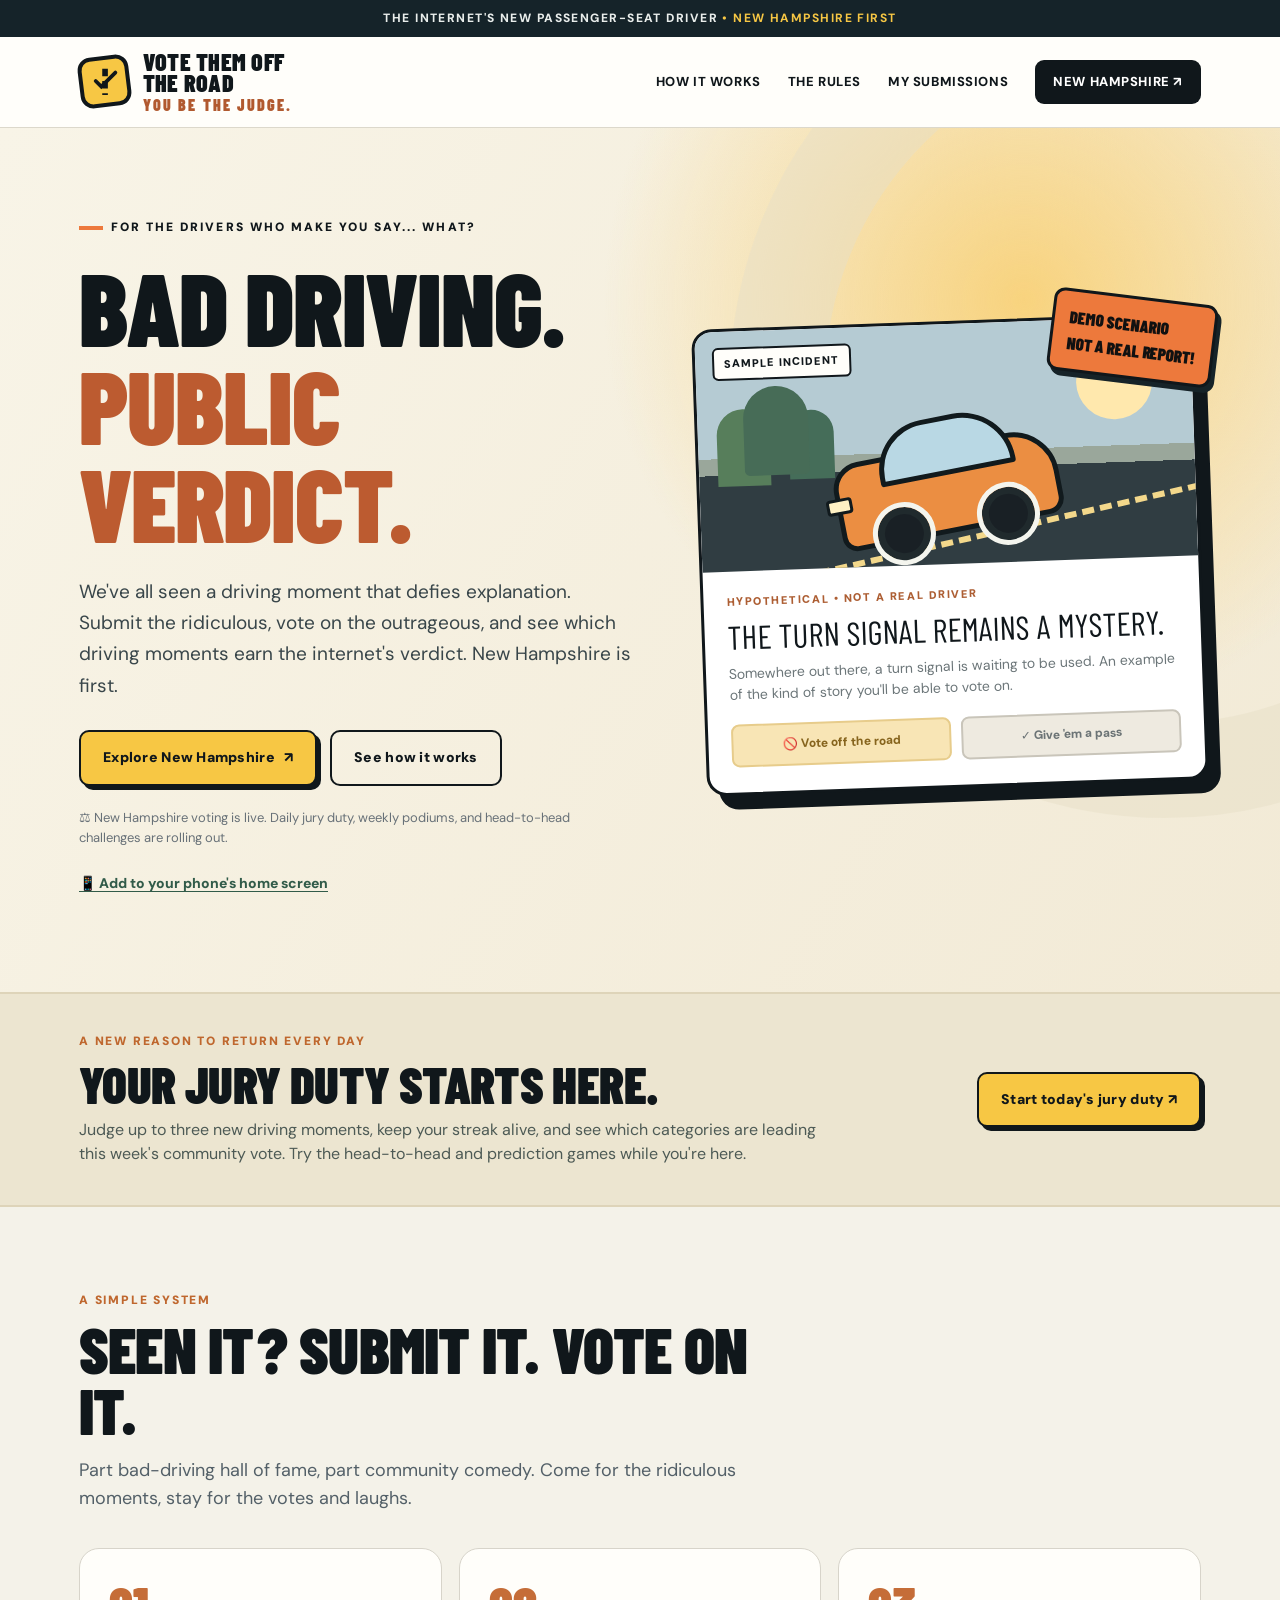
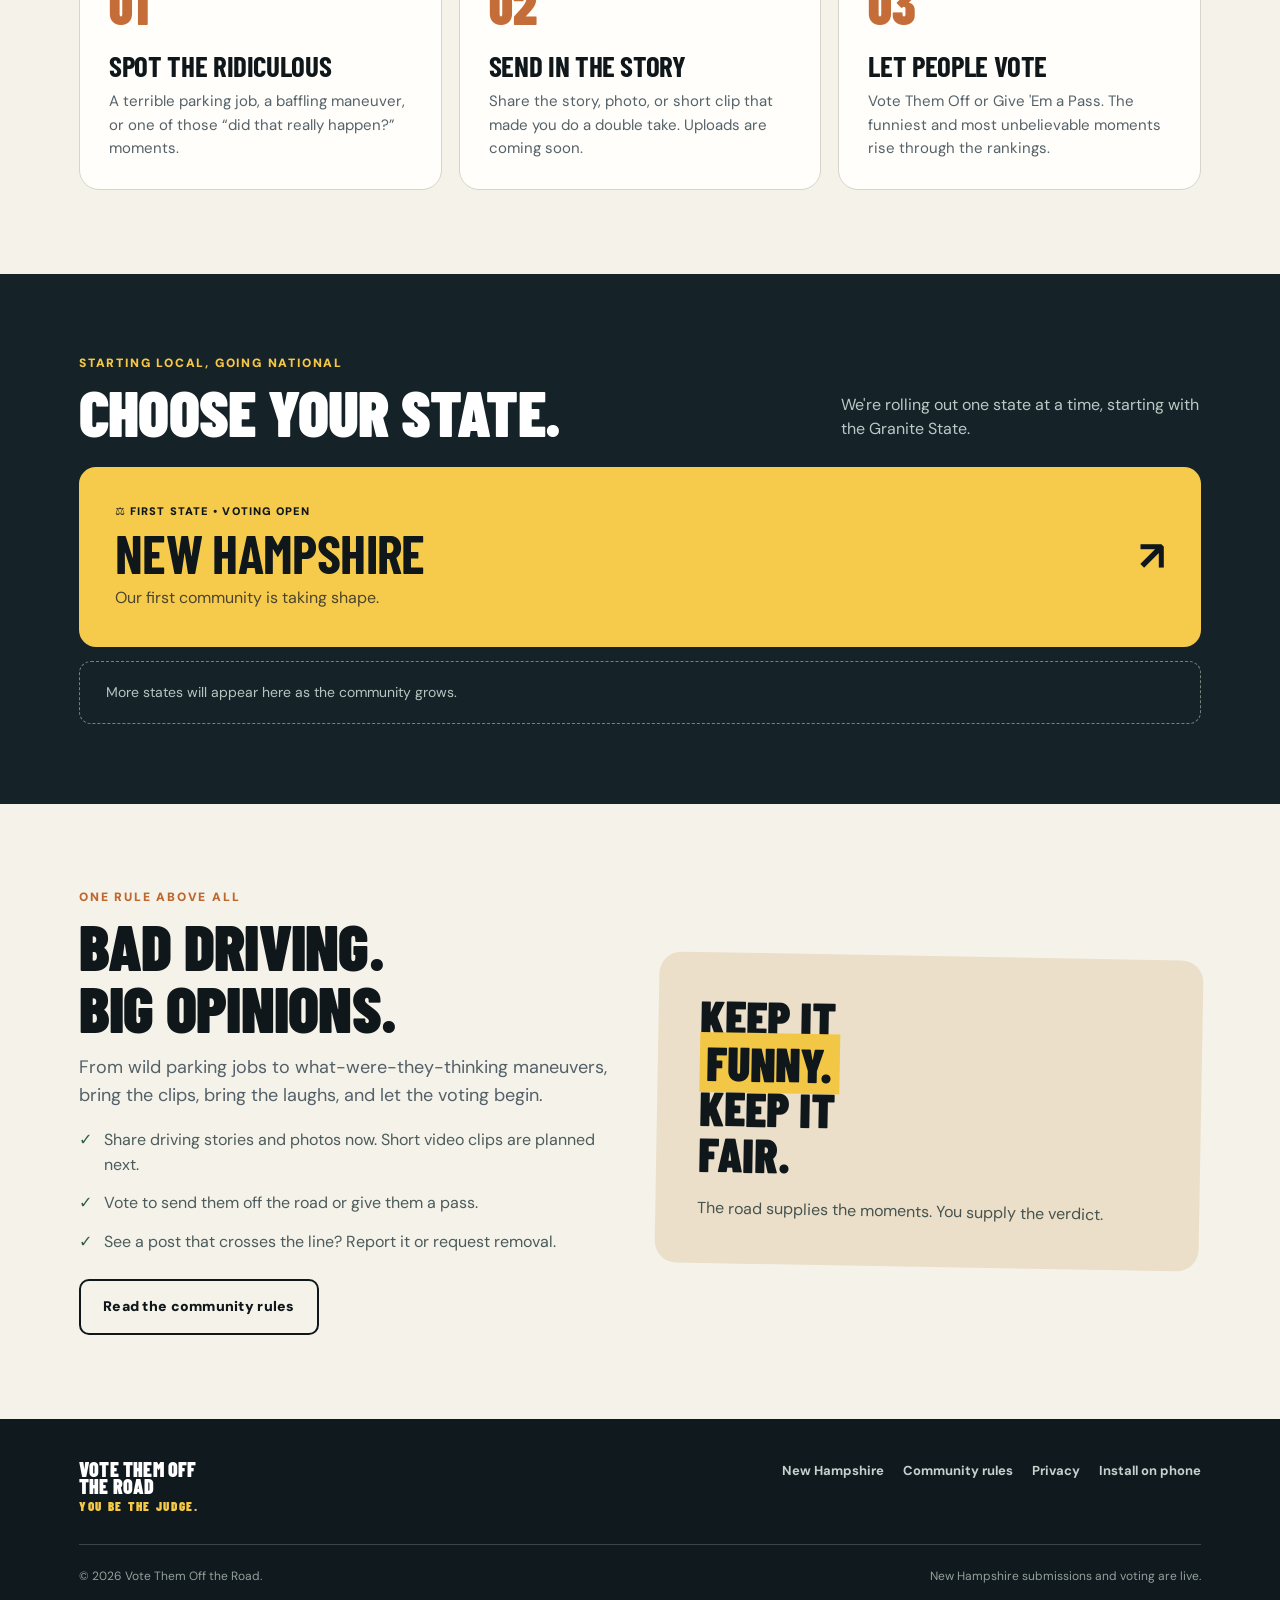
==== index.html @ 4d8dc17b "Expose free phone installation and private-safe offline entry point" ====
<!doctype html>
<html lang="en"><head>
<meta charset="utf-8"><meta name="viewport" content="width=device-width, initial-scale=1">
<title>Vote Them Off the Road | Let the internet decide.</title>
<meta name="description" content="A community-powered place for ridiculous driving moments. Share the moment, cast a vote, and let the community decide. Starting in New Hampshire.">
<meta name="theme-color" content="#f7c744"><meta property="og:type" content="website"><meta property="og:title" content="Vote Them Off the Road"><meta property="og:description" content="Seen some wild driving? Let the internet decide. Launching first in New Hampshire."><meta property="og:url" content="https://votethemofftheroad.com/"><link rel="canonical" href="https://votethemofftheroad.com/">
<link rel="icon" href="/assets/favicon.svg" type="image/svg+xml"><link rel="apple-touch-icon" href="/assets/app-192.png"><link rel="manifest" href="/manifest.webmanifest"><link rel="stylesheet" href="/assets/styles.css?v=20261110-pwa">
</head><body>
<a class="skip" href="#main">Skip to content</a><div class="announcement">THE INTERNET'S NEW PASSENGER-SEAT DRIVER <strong>• NEW HAMPSHIRE FIRST</strong></div>
<header><div class="container header-inner"><a href="/" aria-label="Vote Them Off the Road home" class="brand"><span class="brand-mark" aria-hidden="true"><svg width="30" height="30" viewBox="0 0 32 32"><path d="M16 2v28" stroke="#10171b" stroke-width="6" stroke-dasharray="8 5"/><path d="m6 15 6 6L27 6" fill="none" stroke="#10171b" stroke-width="4" stroke-linecap="round"/></svg></span><span class="brand-words">Vote Them Off<br>the Road<small>YOU BE THE JUDGE.</small></span></a><nav class="nav" aria-label="Main navigation"><a href="#how">How it works</a><a href="/guidelines/">The rules</a><a href="/nh/my-submissions/">My submissions</a><a class="nav-cta" href="/nh/">New Hampshire ↗</a></nav></div></header>
<main id="main"><section class="hero"><div class="container hero-layout"><div><div class="eyebrow">For the drivers who make you say... WHAT?</div><h1>Bad driving.<br><em>Public verdict.</em></h1><p class="lede">We've all seen a driving moment that defies explanation. Submit the ridiculous, vote on the outrageous, and see which driving moments earn the internet's verdict. New Hampshire is first.</p><div class="actions"><a class="btn btn-primary" href="/nh/">Explore New Hampshire <span aria-hidden="true">↗</span></a><a class="btn btn-secondary" href="#how">See how it works</a><button id="vtor-install-app" type="button" class="btn btn-secondary" hidden>Install app</button></div><p class="micro">⚖ New Hampshire voting is live. Daily jury duty, weekly podiums, and head-to-head challenges are rolling out.</p><a class="home-install-link" href="/install/">📱 Add to your phone's home screen</a></div><div class="hero-visual"><span class="visual-note">Demo scenario<br>not a real report!</span><div class="sample-card"><div class="scene" role="img" aria-label="Stylized cartoon of a car on a road"><div class="sun"></div><div class="tree"></div><div class="scene-label">SAMPLE INCIDENT</div><div class="car"><div class="wheel one"></div><div class="wheel two"></div></div></div><div class="sample-body"><div class="sample-meta">Hypothetical • Not a real driver</div><div class="sample-title">The turn signal remains a mystery.</div><p class="sample-description">Somewhere out there, a turn signal is waiting to be used. An example of the kind of story you'll be able to vote on.</p><div class="mock-vote" aria-label="Illustration of the community voting choices."><span>🚫 Vote off the road</span><span>✓ Give 'em a pass</span></div></div></div></div></div></section>
<section class="daily-invite" aria-labelledby="daily-invite-title"><div class="container daily-invite-inner"><div><div class="section-kicker">A new reason to return every day</div><h2 id="daily-invite-title">Your jury duty starts here.</h2><p>Judge up to three new driving moments, keep your streak alive, and see which categories are leading this week's community vote. Try the head-to-head and prediction games while you're here.</p></div><a class="btn btn-primary" href="/nh/#incidents">Start today's jury duty ↗</a></div></section><section id="how" class="section"><div class="container"><div class="section-head"><div class="section-kicker">A simple system</div><h2>Seen it? Submit it. Vote on it.</h2><p>Part bad-driving hall of fame, part community comedy. Come for the ridiculous moments, stay for the votes and laughs.</p></div><div class="steps"><article class="step"><div class="step-number">01</div><h3>Spot the ridiculous</h3><p>A terrible parking job, a baffling maneuver, or one of those “did that really happen?” moments.</p></article><article class="step"><div class="step-number">02</div><h3>Send in the story</h3><p>Share the story, photo, or short clip that made you do a double take. Uploads are coming soon.</p></article><article class="step"><div class="step-number">03</div><h3>Let people vote</h3><p>Vote Them Off or Give 'Em a Pass. The funniest and most unbelievable moments rise through the rankings.</p></article></div></div></section>
<section class="region" id="states"><div class="container"><div class="region-head"><div><div class="section-kicker" style="color:#f7c744">Starting local, going national</div><h2>Choose your state.</h2></div><p>We're rolling out one state at a time, starting with the Granite State.</p></div><a class="region-card" href="/nh/"><div><div class="region-tag">⚖ First state • Voting open</div><h3>New Hampshire</h3><p>Our first community is taking shape.</p></div><div class="region-arrow" aria-hidden="true">↗</div></a><div class="future">More states will appear here as the community grows.</div></div></section>
<section class="section"><div class="container promise-grid"><div><div class="section-kicker">One rule above all</div><h2>Bad driving.<br>Big opinions.</h2><p style="color:var(--muted);font-size:18px">From wild parking jobs to what-were-they-thinking maneuvers, bring the clips, bring the laughs, and let the voting begin.</p><ul class="checklist"><li>Share driving stories and photos now. Short video clips are planned next.</li><li>Vote to send them off the road or give them a pass.</li><li>See a post that crosses the line? Report it or request removal.</li></ul><a class="btn btn-secondary" style="margin-top:24px" href="/guidelines/">Read the community rules</a></div><div class="promise-card"><div class="stamp">KEEP IT<br><span>FUNNY.</span><br>KEEP IT<br>FAIR.</div><p>The road supplies the moments. You supply the verdict.</p></div></div></section></main>
<footer class="footer"><div class="container"><div class="footer-top"><a href="/" class="brand"><span class="brand-words">Vote Them Off<br>the Road<small>YOU BE THE JUDGE.</small></span></a><nav class="footer-links" aria-label="Footer navigation"><a href="/nh/">New Hampshire</a><a href="/guidelines/">Community rules</a><a href="/privacy/">Privacy</a><a href="/install/">Install on phone</a></nav></div><div class="footer-bottom"><span>© <span id="year">2026</span> Vote Them Off the Road.</span><span>New Hampshire submissions and voting are live.</span></div></div></footer><script src="/assets/site.js?v=20261110-pwa" defer></script>
</body></html>
---- assets/styles.css ----
@import url('https://fonts.googleapis.com/css2?family=Barlow+Condensed:wght@600;700;800;900&family=DM+Sans:wght@400;500;600;700;800&display=swap');
:root{--ink:#10171b;--muted:#536068;--paper:#f4f2e9;--white:#fffefa;--yellow:#f7c744;--orange:#ed793c;--line:#d7d4ca;--green:#315b49;--radius:20px}*{box-sizing:border-box}html{scroll-behavior:smooth}body{margin:0;background:var(--paper);color:var(--ink);font-family:'DM Sans',system-ui,-apple-system,BlinkMacSystemFont,'Segoe UI',sans-serif;font-size:16px;line-height:1.55}a{color:inherit;text-decoration:none}button,a{ -webkit-tap-highlight-color:transparent }button:focus-visible,a:focus-visible{outline:3px solid #377bdb;outline-offset:4px}.container{max-width:1170px;padding:0 24px;margin:0 auto}.skip{position:absolute;top:-100px;left:12px;padding:10px;background:var(--yellow);z-index:99}.skip:focus{top:12px}.announcement{background:#152329;color:#e9edeb;font-size:12px;letter-spacing:.12em;text-transform:uppercase;font-weight:800;text-align:center;padding:9px 12px}.announcement strong{color:var(--yellow)}header{background:var(--white);border-bottom:1px solid #dcd8cb}.header-inner{display:flex;justify-content:space-between;align-items:center;gap:24px;min-height:90px}.brand{display:flex;align-items:center;gap:13px}.brand-mark{width:51px;height:51px;display:grid;place-items:center;background:var(--yellow);border:4px solid var(--ink);border-radius:13px;transform:rotate(-7deg);flex-shrink:0}.brand-mark svg{transform:rotate(7deg)}.brand-words{font-family:'Barlow Condensed',Impact,sans-serif;text-transform:uppercase;font-size:24px;font-weight:900;line-height:.88;letter-spacing:.01em}.brand-words small{display:block;font-size:16px;letter-spacing:.13em;color:#b1592f;padding-top:5px}.nav{display:flex;gap:27px;align-items:center;font-size:13px;font-weight:800;text-transform:uppercase;letter-spacing:.045em}.nav a:hover{color:#b25b2c}.nav .nav-cta{background:var(--ink);color:white;padding:12px 18px;border-radius:9px}.nav .nav-cta:hover{background:#38434b;color:white}.hero{position:relative;overflow:hidden;padding:85px 0 96px;background:radial-gradient(circle at 80% 20%,#f8d37e 0,transparent 34%),linear-gradient(120deg,#f8f4e7 0%,#f2ead6 100%)}.hero:before{content:'';position:absolute;right:-25%;top:-180px;width:680px;height:680px;border:95px solid #e8dfc8;border-radius:50%;opacity:.5;pointer-events:none}.hero-layout{display:grid;grid-template-columns:1.05fr .95fr;align-items:center;gap:65px;position:relative}.eyebrow{font-size:12px;font-weight:900;letter-spacing:.17em;text-transform:uppercase;display:inline-flex;gap:8px;align-items:center;margin-bottom:20px}.eyebrow:before{content:'';width:24px;height:4px;background:var(--orange);display:inline-block}h1,h2,h3,p{margin-top:0}h1,h2,h3{font-family:'Barlow Condensed',Impact,sans-serif;text-transform:uppercase;line-height:.96;letter-spacing:-.012em}h1{font-size:clamp(66px,8vw,115px);font-weight:900;margin-bottom:24px}h1 em{color:#bc5b30;font-style:normal}h2{font-size:clamp(42px,5vw,64px);margin-bottom:16px;font-weight:900}h3{font-size:29px;margin-bottom:11px}.lede{font-size:19px;line-height:1.65;max-width:590px;color:#39464a;margin-bottom:29px}.actions{display:flex;gap:13px;flex-wrap:wrap}.btn{display:inline-flex;justify-content:center;align-items:center;gap:9px;border-radius:10px;font-weight:900;font-size:14px;letter-spacing:.02em;padding:15px 22px;min-height:52px;border:2px solid transparent;transition:transform .15s,background .15s}.btn:hover{transform:translateY(-2px)}.btn-primary{color:var(--ink);background:var(--yellow);border-color:var(--ink);box-shadow:4px 4px 0 var(--ink)}.btn-secondary{border-color:var(--ink);background:transparent}.btn-dark{background:var(--ink);color:white}.micro{font-size:13px;color:#687178;margin-top:22px}.hero-visual{position:relative}.visual-note{position:absolute;right:-14px;top:-25px;background:var(--orange);color:#111;border:3px solid var(--ink);border-radius:11px;padding:12px 15px;transform:rotate(7deg);font-family:'Barlow Condensed',Impact,sans-serif;text-transform:uppercase;font-size:17px;font-weight:900;z-index:2;box-shadow:4px 5px 0 #162328}.sample-card{position:relative;border:3px solid var(--ink);border-radius:20px;overflow:hidden;box-shadow:12px 14px 0 var(--ink);background:white;transform:rotate(-2deg)}.scene{height:240px;background:linear-gradient(#b5cbd3 0 53%,#9aa79b 53% 60%,#303d42 60% 100%);position:relative;overflow:hidden}.scene:after{content:'';position:absolute;bottom:47px;left:15%;width:130%;border-top:6px dashed #f3d88b;transform:rotate(-11deg)}.sun{position:absolute;top:25px;right:40px;width:76px;height:76px;border-radius:50%;background:#ffe8ad}.tree{position:absolute;bottom:95px;left:46px;background:#476c57;width:65px;height:89px;border-radius:65px 65px 10px 10px;box-shadow:-33px 16px 0 -6px #577e5b,35px 15px 0 -10px #456d59}.car{position:absolute;bottom:31px;left:50%;width:225px;height:88px;transform:translateX(-50%) rotate(-9deg);z-index:1;background:#eb8e42;border:5px solid #111a1d;border-radius:28px 46px 16px 15px}.car:before{content:'';position:absolute;top:-34px;left:43px;width:127px;height:49px;background:#b9d8e4;border:5px solid #111a1d;border-radius:50px 54px 3px 3px}.car:after{content:'';position:absolute;top:28px;left:-15px;width:20px;height:10px;background:#fff1c4;border:3px solid #111a1d;border-radius:4px}.wheel{position:absolute;bottom:-23px;background:#192025;border:7px solid #202a2d;outline:5px solid #f4f5ee;width:53px;height:53px;border-radius:50%;z-index:2}.wheel.one{left:30px}.wheel.two{right:26px}.scene-label{position:absolute;z-index:3;top:16px;left:17px;background:#fffefa;border:2px solid var(--ink);padding:6px 10px;border-radius:6px;font-weight:900;font-size:11px;letter-spacing:.09em}.sample-body{padding:22px 23px 25px}.sample-meta{color:#ad5e33;font-weight:900;font-size:11px;letter-spacing:.14em;text-transform:uppercase}.sample-title{font-family:'Barlow Condensed',Impact,sans-serif;font-size:33px;text-transform:uppercase;line-height:1.05;margin:9px 0}.sample-description{color:#6c7679;font-size:14px;margin-bottom:18px}.mock-vote{display:flex;gap:10px}.mock-vote span{flex:1;display:block;text-align:center;background:#eeeae0;border:2px solid #c9c5ba;padding:10px 6px;border-radius:8px;font-weight:800;font-size:12px;color:#6b7375}.mock-vote span:first-child{background:#f8e5b5;border-color:#e7cc8b;color:#86641d}.section{padding:84px 0}.section-kicker{text-transform:uppercase;font-size:12px;letter-spacing:.15em;color:#bf672e;font-weight:900;margin-bottom:8px}.section-head{max-width:720px;margin-bottom:35px}.section-head p{color:var(--muted);font-size:18px}.steps{display:grid;grid-template-columns:repeat(3,1fr);gap:17px}.step{padding:29px;background:var(--white);border:1px solid var(--line);border-radius:var(--radius)}.step-number{font-family:'Barlow Condensed',Impact,sans-serif;color:#c56d38;font-size:52px;font-weight:900;line-height:1;margin-bottom:22px}.step p{font-size:15px;color:#556269;margin:0}.region{background:#152329;color:white;padding:80px 0}.region-head{display:flex;justify-content:space-between;align-items:end;gap:24px;margin-bottom:25px}.region h2{margin:0}.region-head p{max-width:360px;color:#bdc8c5;margin:0}.region-card{display:flex;justify-content:space-between;align-items:center;gap:24px;background:#f6cb4c;color:var(--ink);padding:36px;border-radius:17px;transition:transform .15s}.region-card:hover{transform:translateY(-3px)}.region-card .region-tag{font-weight:900;font-size:11px;letter-spacing:.1em;text-transform:uppercase}.region-card h3{font-size:54px;margin:7px 0}.region-card p{margin:0;color:#4b452d}.region-arrow{font-size:41px;font-weight:800}.future{border:1px dashed #77827e;margin-top:14px;padding:20px 26px;border-radius:12px;color:#b5c5c0;font-size:14px}.promise-grid{display:grid;grid-template-columns:1fr 1fr;gap:34px;align-items:center}.promise-card{background:#ebdfc9;border-radius:22px;padding:42px;transform:rotate(1deg)}.stamp{font-family:'Barlow Condensed',Impact,sans-serif;font-size:48px;font-weight:900;text-transform:uppercase;line-height:.95;margin:0 0 20px}.stamp span{background:#f3c746;padding:1px 7px}.promise-card p{color:#46534e;margin:0}.checklist{display:grid;gap:14px;margin:18px 0 0;padding:0;list-style:none}.checklist li{display:flex;gap:12px;align-items:start;color:#4c5b5b}.checklist li:before{content:'✓';font-weight:900;color:var(--green)}.footer{background:#10191d;color:#c6d0cd;padding:42px 0 28px}.footer-top{display:flex;justify-content:space-between;gap:22px;align-items:start}.footer .brand-words{color:white;font-size:20px}.footer .brand-words small{color:#f6c947;font-size:13px}.footer-links{display:flex;flex-wrap:wrap;gap:19px;font-size:13px;font-weight:700}.footer-links a:hover{color:white}.footer-bottom{border-top:1px solid #394548;padding-top:22px;margin-top:32px;display:flex;justify-content:space-between;gap:15px;font-size:12px;color:#92a19c}.subhero{padding:77px 0;background:#e9e4d5}.subhero h1{font-size:clamp(60px,8vw,96px);margin-bottom:18px}.subhero p{font-size:19px;color:#465451;max-width:660px;margin-bottom:0}.subhero .pill{display:inline-block;border:2px solid var(--ink);background:var(--yellow);padding:5px 12px;border-radius:999px;text-transform:uppercase;letter-spacing:.09em;font-size:12px;font-weight:900;margin-bottom:22px}.content-panel{max-width:780px;margin:0 auto;padding:75px 24px 100px}.content-panel h2{font-size:37px;margin:34px 0 14px}.content-panel p,.content-panel li{color:#48575c;line-height:1.75}.content-panel ul{padding-left:22px}.launch-panel{background:var(--white);border:1px solid var(--line);border-radius:22px;padding:44px;margin-top:30px}.launch-panel h2{font-size:45px}.launch-panel p{color:var(--muted)}.divider{height:1px;background:var(--line);margin:38px 0}.tag-row{display:flex;flex-wrap:wrap;gap:9px;margin-top:18px}.tag{display:inline-block;background:#ece4d0;border-radius:99px;padding:7px 12px;text-transform:uppercase;font-size:11px;letter-spacing:.05em;font-weight:900}.launch-icon{font-size:60px;line-height:1;margin-bottom:25px}@media(max-width:900px){.hero-layout{grid-template-columns:1fr;gap:60px}.hero{padding:66px 0 75px}.hero-visual{max-width:540px;width:100%;margin:0 auto}.hero h1{max-width:620px}.region-head{align-items:start;flex-direction:column}.promise-grid{gap:26px}}@media(max-width:600px){.container{padding:0 18px}.header-inner{min-height:74px}.brand-mark{width:42px;height:42px}.brand-words{font-size:19px}.brand-words small{font-size:12px}.nav{gap:12px;font-size:11px}.nav .nav-cta{padding:9px 11px}.nav a:not(.nav-cta){display:none}h1{font-size:clamp(57px,15vw,81px)}.hero{padding:52px 0 67px}.lede{font-size:16px}.visual-note{right:-4px;font-size:13px;top:-25px}.sample-card{box-shadow:7px 8px 0 var(--ink)}.scene{height:210px}.section{padding:60px 0}.steps{grid-template-columns:1fr}.step{padding:23px}.step-number{margin-bottom:10px}.region{padding:57px 0}.region-card{padding:24px}.region-card h3{font-size:43px}.promise-grid{grid-template-columns:1fr}.promise-card{padding:30px}.stamp{font-size:42px}.footer-top,.footer-bottom{flex-direction:column}.subhero{padding:55px 0}.subhero h1{font-size:65px}.content-panel{padding:45px 20px 75px}.launch-panel{padding:28px}}

/* Home discovery for daily jury duty */
.daily-invite{background:#ece5d0;border-top:2px solid #ded4b9;border-bottom:2px solid #ded4b9;padding:38px 0}
.daily-invite-inner{display:flex;justify-content:space-between;align-items:center;gap:28px}
.daily-invite h2{font-size:clamp(35px,4vw,53px);margin:0 0 10px}
.daily-invite p{color:#4d5a55;max-width:750px;margin:0}
.daily-invite .btn{flex-shrink:0}
@media(max-width:750px){.daily-invite-inner{align-items:stretch;flex-direction:column}.daily-invite .btn{width:100%}}

/* Install prompt is visible only when a browser offers native installation. */
#vtor-install-app[hidden]{display:none!important}
#vtor-install-app{font:inherit;cursor:pointer}
.home-install-link{display:inline-block;margin-top:12px;color:#315b49;font-size:14px;font-weight:800;text-decoration:underline;text-underline-offset:3px}
.home-install-link:hover{color:#173d30}
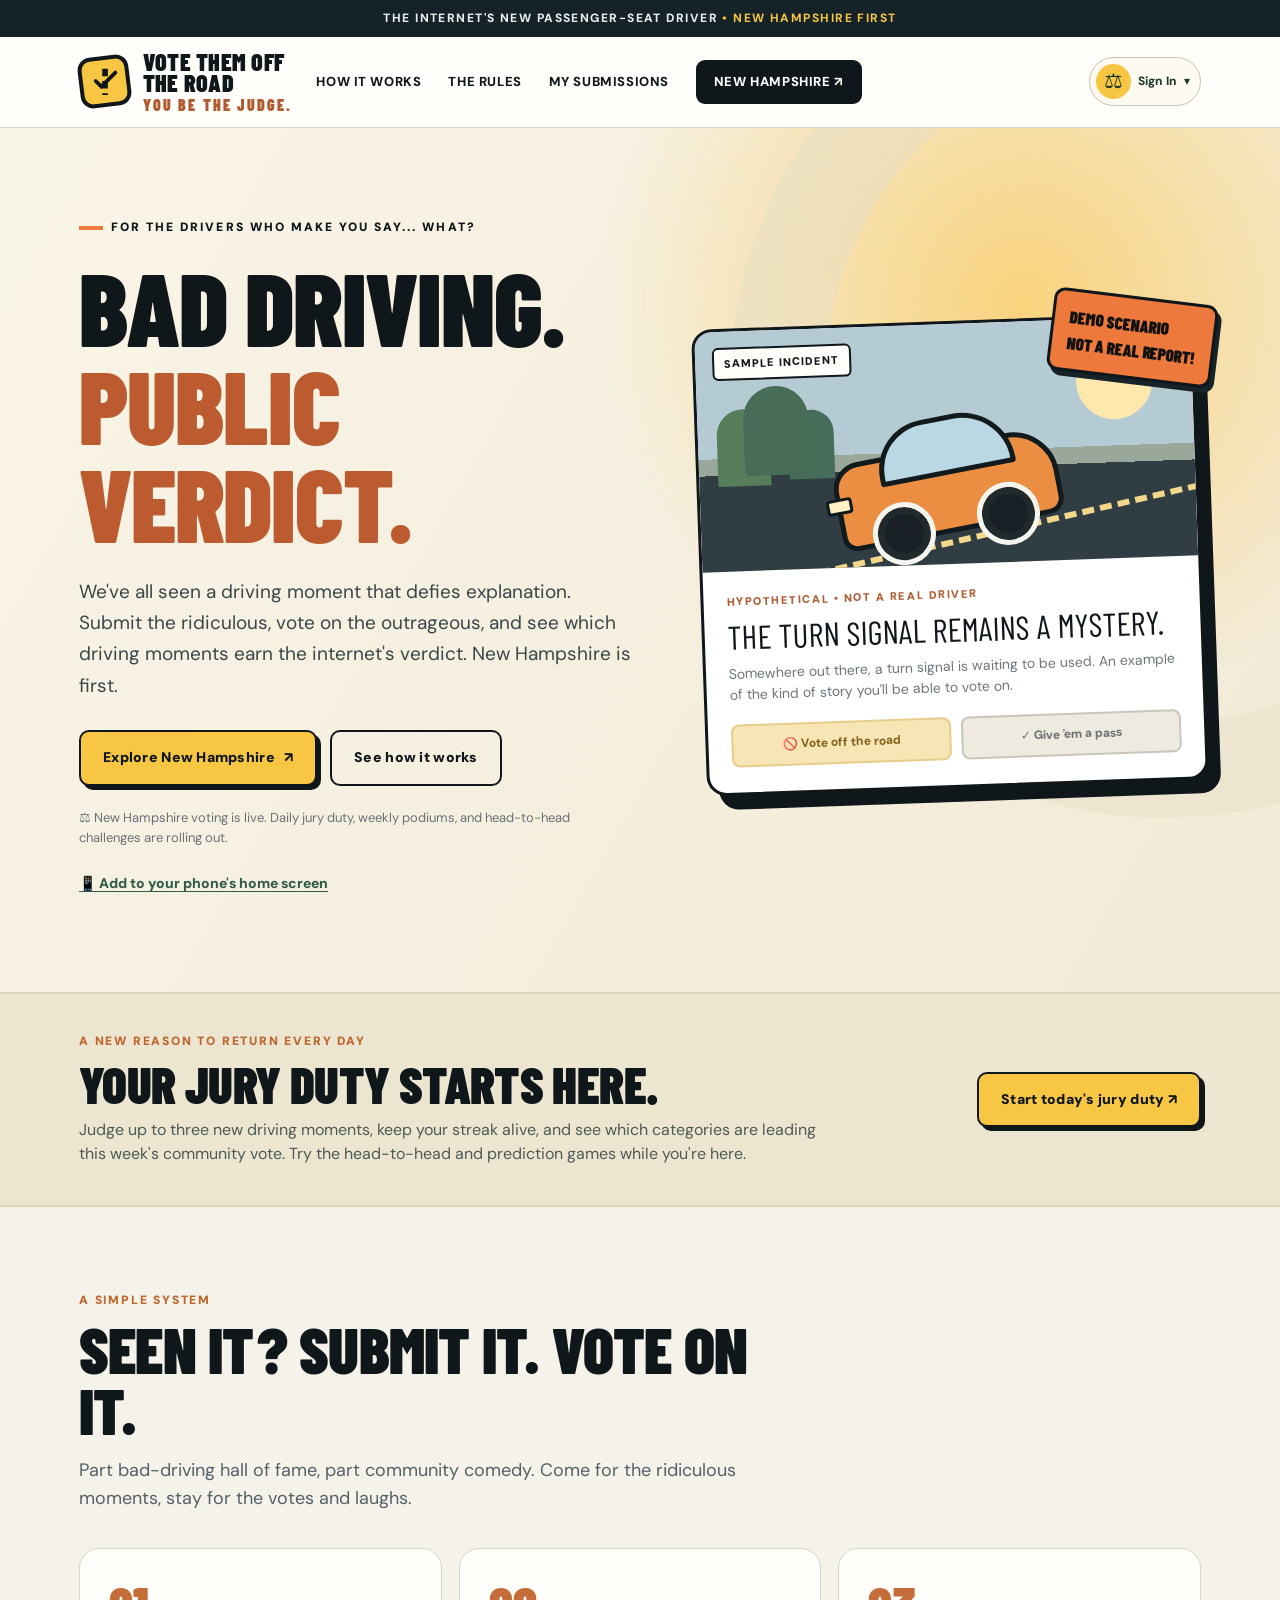
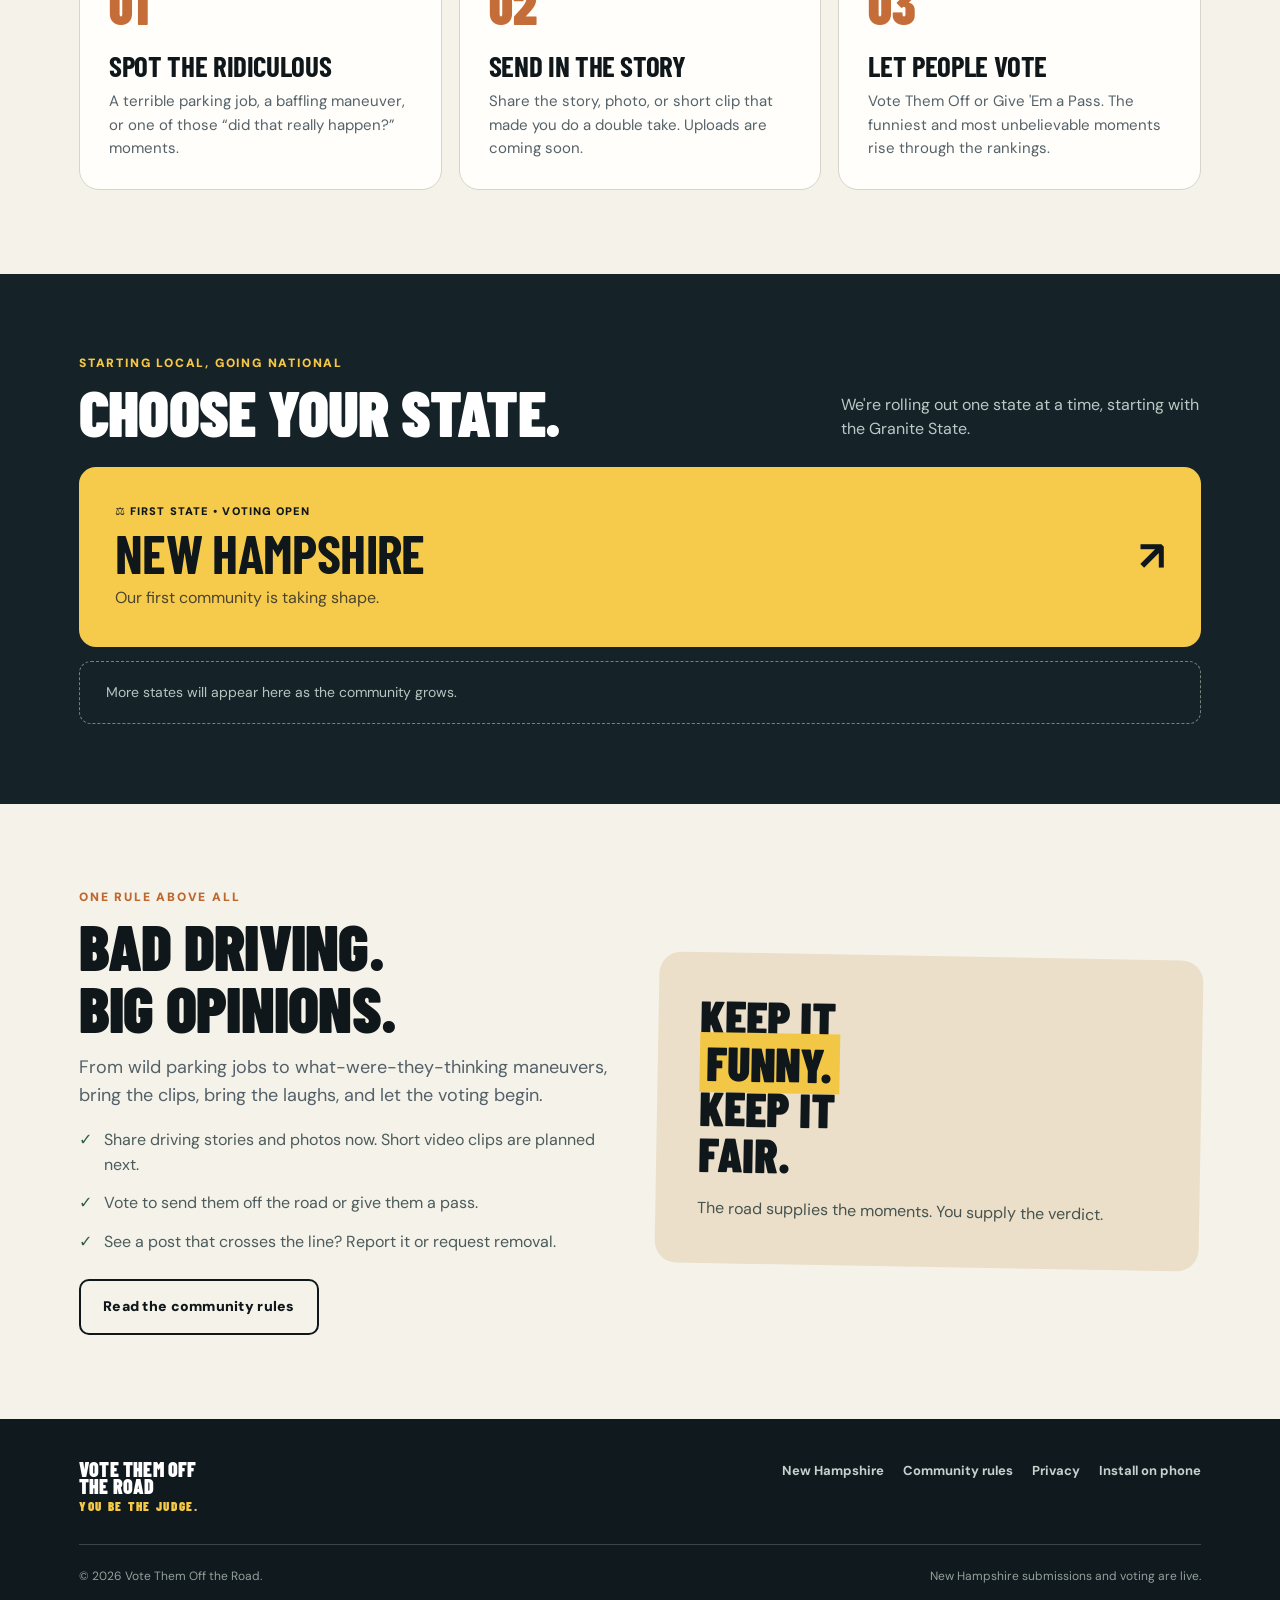
==== commit d340c72c: "Show signed-in juror avatar menu on every public page" ====
--- a/index.html
+++ b/index.html
@@ -4,7 +4,7 @@
 <title>Vote Them Off the Road | Let the internet decide.</title>
 <meta name="description" content="A community-powered place for ridiculous driving moments. Share the moment, cast a vote, and let the community decide. Starting in New Hampshire.">
 <meta name="theme-color" content="#f7c744"><meta property="og:type" content="website"><meta property="og:title" content="Vote Them Off the Road"><meta property="og:description" content="Seen some wild driving? Let the internet decide. Launching first in New Hampshire."><meta property="og:url" content="https://votethemofftheroad.com/"><link rel="canonical" href="https://votethemofftheroad.com/">
-<link rel="icon" href="/assets/favicon.svg" type="image/svg+xml"><link rel="apple-touch-icon" href="/assets/app-192.png"><link rel="manifest" href="/manifest.webmanifest"><link rel="stylesheet" href="/assets/styles.css?v=20261110-pwa">
+<link rel="icon" href="/assets/favicon.svg" type="image/svg+xml"><link rel="apple-touch-icon" href="/assets/app-192.png"><link rel="manifest" href="/manifest.webmanifest"><link rel="stylesheet" href="/assets/styles.css?v=20261110-juror-header">
 </head><body>
 <a class="skip" href="#main">Skip to content</a><div class="announcement">THE INTERNET'S NEW PASSENGER-SEAT DRIVER <strong>• NEW HAMPSHIRE FIRST</strong></div>
 <header><div class="container header-inner"><a href="/" aria-label="Vote Them Off the Road home" class="brand"><span class="brand-mark" aria-hidden="true"><svg width="30" height="30" viewBox="0 0 32 32"><path d="M16 2v28" stroke="#10171b" stroke-width="6" stroke-dasharray="8 5"/><path d="m6 15 6 6L27 6" fill="none" stroke="#10171b" stroke-width="4" stroke-linecap="round"/></svg></span><span class="brand-words">Vote Them Off<br>the Road<small>YOU BE THE JUDGE.</small></span></a><nav class="nav" aria-label="Main navigation"><a href="#how">How it works</a><a href="/guidelines/">The rules</a><a href="/nh/my-submissions/">My submissions</a><a class="nav-cta" href="/nh/">New Hampshire ↗</a></nav></div></header>
@@ -12,5 +12,5 @@
 <section class="daily-invite" aria-labelledby="daily-invite-title"><div class="container daily-invite-inner"><div><div class="section-kicker">A new reason to return every day</div><h2 id="daily-invite-title">Your jury duty starts here.</h2><p>Judge up to three new driving moments, keep your streak alive, and see which categories are leading this week's community vote. Try the head-to-head and prediction games while you're here.</p></div><a class="btn btn-primary" href="/nh/#incidents">Start today's jury duty ↗</a></div></section><section id="how" class="section"><div class="container"><div class="section-head"><div class="section-kicker">A simple system</div><h2>Seen it? Submit it. Vote on it.</h2><p>Part bad-driving hall of fame, part community comedy. Come for the ridiculous moments, stay for the votes and laughs.</p></div><div class="steps"><article class="step"><div class="step-number">01</div><h3>Spot the ridiculous</h3><p>A terrible parking job, a baffling maneuver, or one of those “did that really happen?” moments.</p></article><article class="step"><div class="step-number">02</div><h3>Send in the story</h3><p>Share the story, photo, or short clip that made you do a double take. Uploads are coming soon.</p></article><article class="step"><div class="step-number">03</div><h3>Let people vote</h3><p>Vote Them Off or Give 'Em a Pass. The funniest and most unbelievable moments rise through the rankings.</p></article></div></div></section>
 <section class="region" id="states"><div class="container"><div class="region-head"><div><div class="section-kicker" style="color:#f7c744">Starting local, going national</div><h2>Choose your state.</h2></div><p>We're rolling out one state at a time, starting with the Granite State.</p></div><a class="region-card" href="/nh/"><div><div class="region-tag">⚖ First state • Voting open</div><h3>New Hampshire</h3><p>Our first community is taking shape.</p></div><div class="region-arrow" aria-hidden="true">↗</div></a><div class="future">More states will appear here as the community grows.</div></div></section>
 <section class="section"><div class="container promise-grid"><div><div class="section-kicker">One rule above all</div><h2>Bad driving.<br>Big opinions.</h2><p style="color:var(--muted);font-size:18px">From wild parking jobs to what-were-they-thinking maneuvers, bring the clips, bring the laughs, and let the voting begin.</p><ul class="checklist"><li>Share driving stories and photos now. Short video clips are planned next.</li><li>Vote to send them off the road or give them a pass.</li><li>See a post that crosses the line? Report it or request removal.</li></ul><a class="btn btn-secondary" style="margin-top:24px" href="/guidelines/">Read the community rules</a></div><div class="promise-card"><div class="stamp">KEEP IT<br><span>FUNNY.</span><br>KEEP IT<br>FAIR.</div><p>The road supplies the moments. You supply the verdict.</p></div></div></section></main>
-<footer class="footer"><div class="container"><div class="footer-top"><a href="/" class="brand"><span class="brand-words">Vote Them Off<br>the Road<small>YOU BE THE JUDGE.</small></span></a><nav class="footer-links" aria-label="Footer navigation"><a href="/nh/">New Hampshire</a><a href="/guidelines/">Community rules</a><a href="/privacy/">Privacy</a><a href="/install/">Install on phone</a></nav></div><div class="footer-bottom"><span>© <span id="year">2026</span> Vote Them Off the Road.</span><span>New Hampshire submissions and voting are live.</span></div></div></footer><script src="/assets/site.js?v=20261110-pwa" defer></script>
+<footer class="footer"><div class="container"><div class="footer-top"><a href="/" class="brand"><span class="brand-words">Vote Them Off<br>the Road<small>YOU BE THE JUDGE.</small></span></a><nav class="footer-links" aria-label="Footer navigation"><a href="/nh/">New Hampshire</a><a href="/guidelines/">Community rules</a><a href="/privacy/">Privacy</a><a href="/install/">Install on phone</a></nav></div><div class="footer-bottom"><span>© <span id="year">2026</span> Vote Them Off the Road.</span><span>New Hampshire submissions and voting are live.</span></div></div></footer><script src="/assets/site.js?v=20261110-juror-header" defer></script>
 </body></html>
--- a/assets/styles.css
+++ b/assets/styles.css
@@ -14,3 +14,25 @@
 #vtor-install-app{font:inherit;cursor:pointer}
 .home-install-link{display:inline-block;margin-top:12px;color:#315b49;font-size:14px;font-weight:800;text-decoration:underline;text-underline-offset:3px}
 .home-install-link:hover{color:#173d30}
+
+
+/* Header juror avatar menu; never hides in the compact mobile navigation. */
+.header-inner .member-menu{position:relative;flex:0 0 auto;margin-left:auto;z-index:30}
+.member-menu-trigger{display:flex;align-items:center;gap:7px;padding:6px 10px 6px 6px;border:1.5px solid #c3c2b5;border-radius:999px;background:#fffaf0;font:800 12px/1.1 'DM Sans',system-ui,sans-serif;cursor:pointer;color:#1d362c;max-width:160px}
+.member-menu-trigger:focus-visible{outline:3px solid #377bdb}
+.member-menu-face{width:35px;height:35px;display:flex;align-items:center;justify-content:center;background:#f7c744;border-radius:50%;font-size:21px;overflow:hidden;flex:0 0 auto}
+.member-menu-face img{width:100%;height:100%;object-fit:cover;display:block}
+.member-menu-caption{max-width:92px;overflow:hidden;text-overflow:ellipsis;white-space:nowrap}
+.member-menu-panel{position:absolute;right:0;top:calc(100% + 8px);width:min(290px,calc(100vw - 28px));padding:9px;background:#fffefa;border:1.5px solid #c9c5b8;border-radius:14px;box-shadow:0 15px 38px #1e302a24;display:flex;flex-direction:column;gap:3px}
+.member-menu-panel[hidden]{display:none!important}
+.member-menu-panel a,.member-menu-signout{display:block;width:100%;border:0;border-radius:8px;background:transparent;text-align:left;text-decoration:none;font:750 14px/1.4 'DM Sans',system-ui,sans-serif;padding:12px;color:#24392e;cursor:pointer}
+.member-menu-panel a:hover,.member-menu-signout:hover{background:#eee9d9}
+.member-menu-panel .member-menu-signout{color:#8b2e25;border-top:1px solid #e7dfd2;border-radius:0}
+.member-menu-email{font-size:12px;color:#53625a;padding:5px 12px 10px;margin:0;overflow-wrap:anywhere}
+@media(max-width:650px){
+ .header-inner .member-menu{margin-left:auto}
+ .member-menu-trigger{padding:5px;border-radius:50%;gap:0}
+ .member-menu-caption,.member-menu-trigger>span:last-child{display:none}
+ .member-menu-face{width:34px;height:34px}
+ .header-inner{gap:8px}
+}
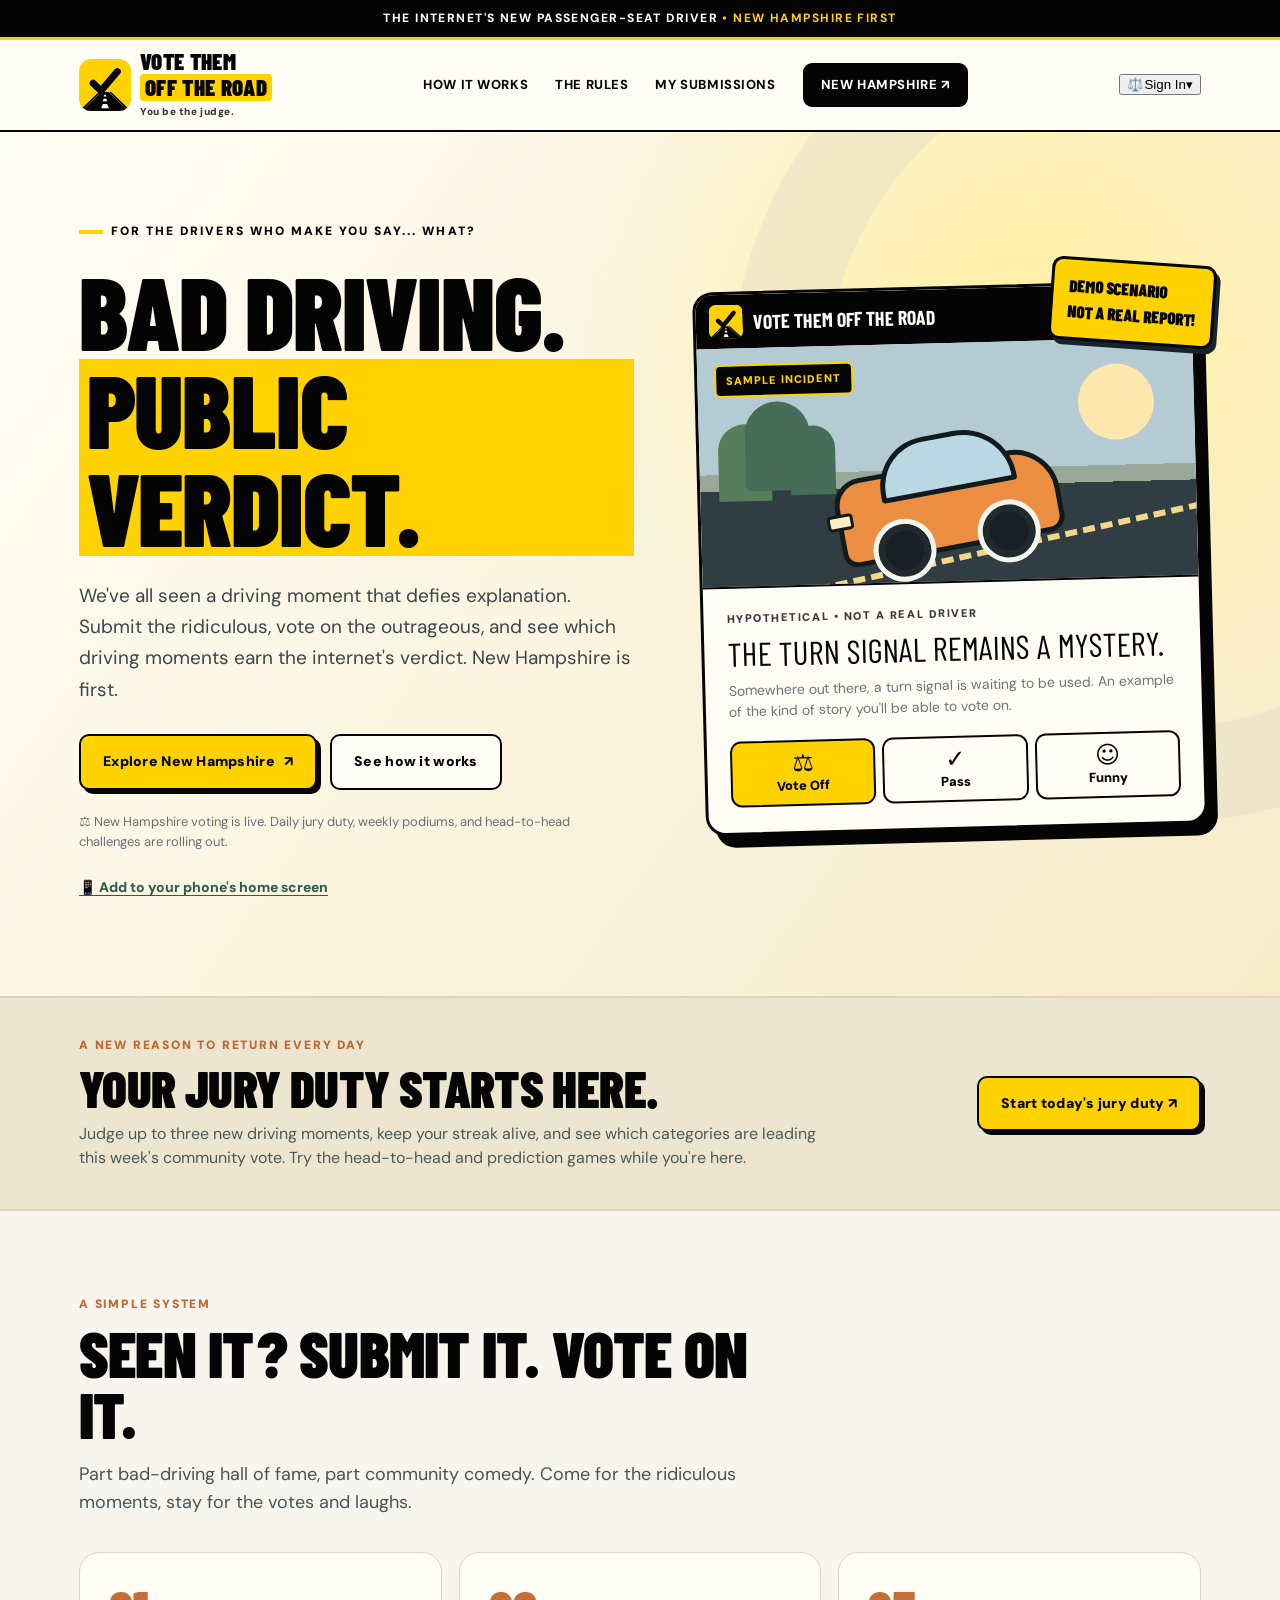
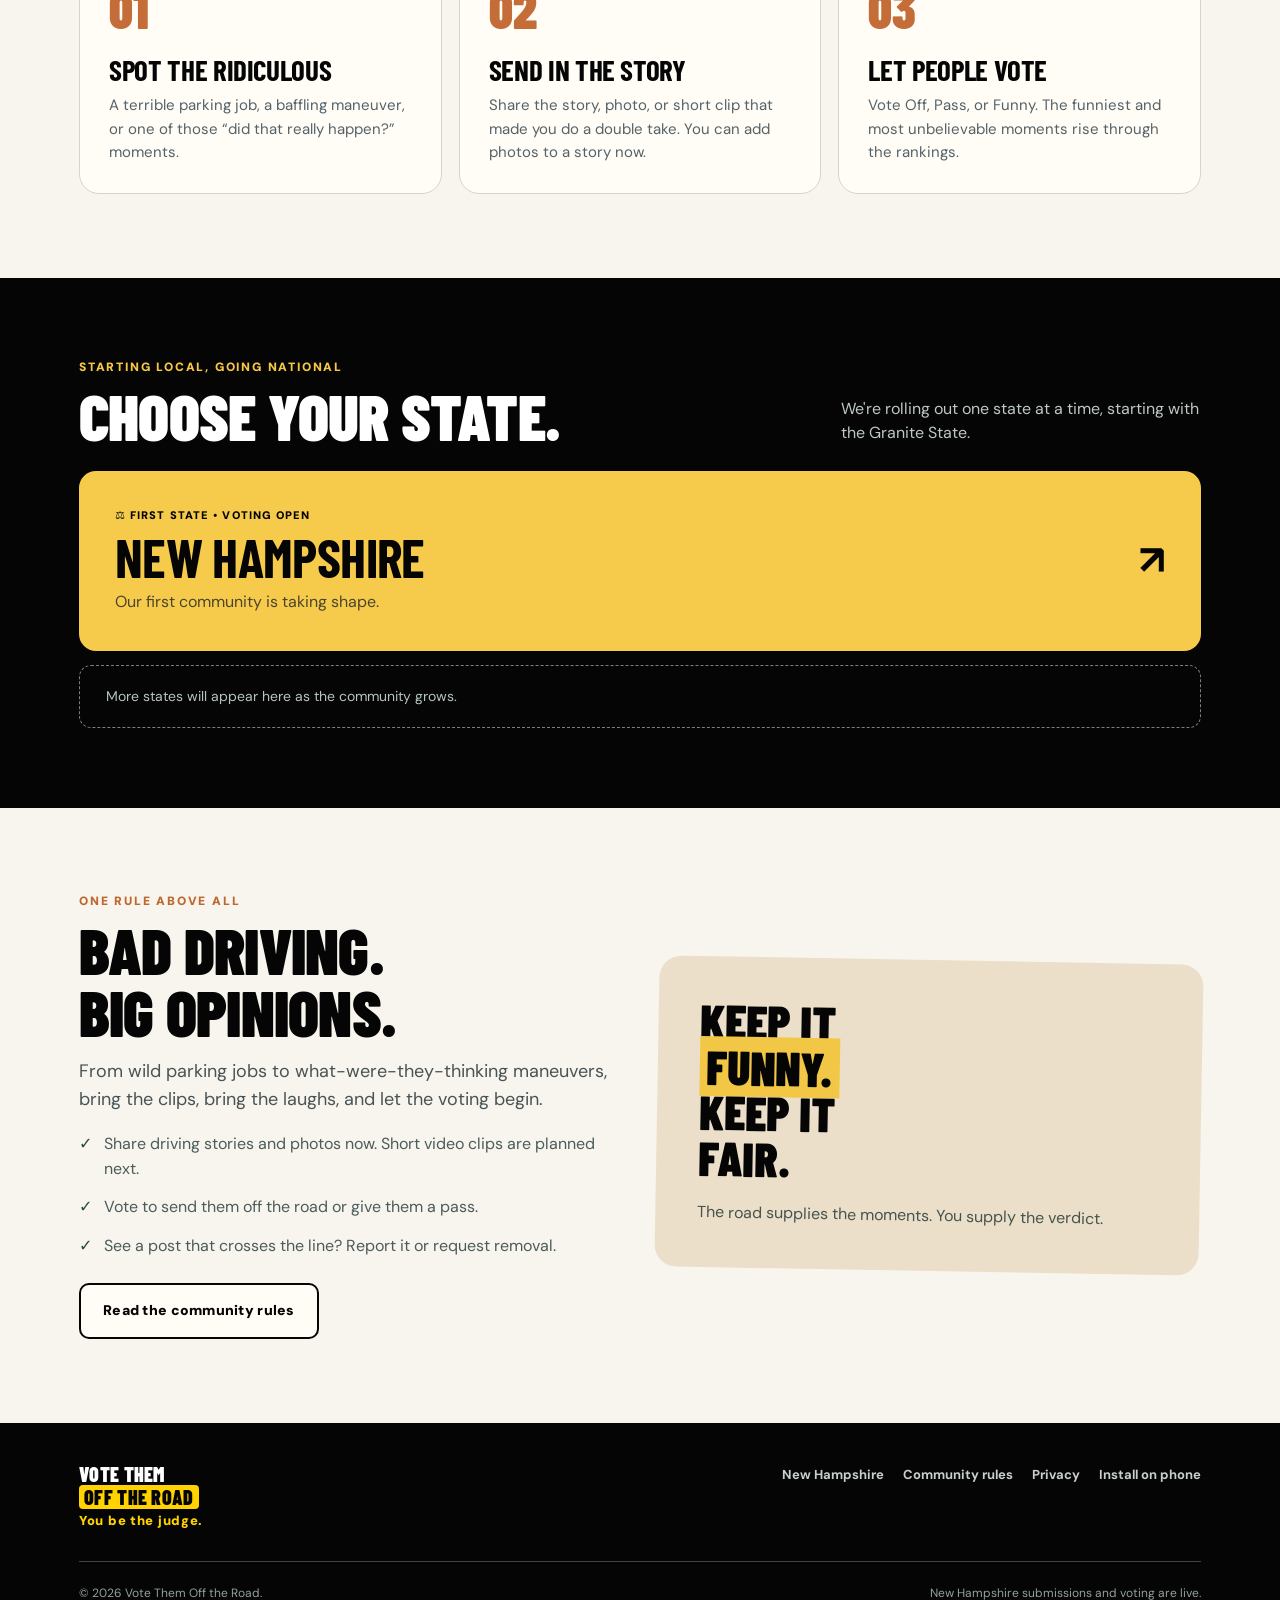
==== commit c623d859: "Use unified wordmark/icon and brand colors on public pages and three-choice demo" ====
--- a/index.html
+++ b/index.html
@@ -3,14 +3,14 @@
 <meta charset="utf-8"><meta name="viewport" content="width=device-width, initial-scale=1">
 <title>Vote Them Off the Road | Let the internet decide.</title>
 <meta name="description" content="A community-powered place for ridiculous driving moments. Share the moment, cast a vote, and let the community decide. Starting in New Hampshire.">
-<meta name="theme-color" content="#f7c744"><meta property="og:type" content="website"><meta property="og:title" content="Vote Them Off the Road"><meta property="og:description" content="Seen some wild driving? Let the internet decide. Launching first in New Hampshire."><meta property="og:url" content="https://votethemofftheroad.com/"><link rel="canonical" href="https://votethemofftheroad.com/">
-<link rel="icon" href="/assets/favicon.svg" type="image/svg+xml"><link rel="apple-touch-icon" href="/assets/app-192.png"><link rel="manifest" href="/manifest.webmanifest"><link rel="stylesheet" href="/assets/styles.css?v=20261110-juror-header">
+<meta name="theme-color" content="#FFD200"><meta property="og:type" content="website"><meta property="og:title" content="Vote Them Off the Road"><meta property="og:description" content="Seen some wild driving? Let the internet decide. Launching first in New Hampshire."><meta property="og:url" content="https://votethemofftheroad.com/"><link rel="canonical" href="https://votethemofftheroad.com/">
+<link rel="icon" href="/assets/favicon.svg?v=brand-20261110" type="image/svg+xml"><link rel="apple-touch-icon" href="/assets/app-192.png?v=brand-20261110"><link rel="manifest" href="/manifest.webmanifest"><link rel="stylesheet" href="/assets/styles.css?v=brand-20261110">
 </head><body>
 <a class="skip" href="#main">Skip to content</a><div class="announcement">THE INTERNET'S NEW PASSENGER-SEAT DRIVER <strong>• NEW HAMPSHIRE FIRST</strong></div>
-<header><div class="container header-inner"><a href="/" aria-label="Vote Them Off the Road home" class="brand"><span class="brand-mark" aria-hidden="true"><svg width="30" height="30" viewBox="0 0 32 32"><path d="M16 2v28" stroke="#10171b" stroke-width="6" stroke-dasharray="8 5"/><path d="m6 15 6 6L27 6" fill="none" stroke="#10171b" stroke-width="4" stroke-linecap="round"/></svg></span><span class="brand-words">Vote Them Off<br>the Road<small>YOU BE THE JUDGE.</small></span></a><nav class="nav" aria-label="Main navigation"><a href="#how">How it works</a><a href="/guidelines/">The rules</a><a href="/nh/my-submissions/">My submissions</a><a class="nav-cta" href="/nh/">New Hampshire ↗</a></nav></div></header>
-<main id="main"><section class="hero"><div class="container hero-layout"><div><div class="eyebrow">For the drivers who make you say... WHAT?</div><h1>Bad driving.<br><em>Public verdict.</em></h1><p class="lede">We've all seen a driving moment that defies explanation. Submit the ridiculous, vote on the outrageous, and see which driving moments earn the internet's verdict. New Hampshire is first.</p><div class="actions"><a class="btn btn-primary" href="/nh/">Explore New Hampshire <span aria-hidden="true">↗</span></a><a class="btn btn-secondary" href="#how">See how it works</a><button id="vtor-install-app" type="button" class="btn btn-secondary" hidden>Install app</button></div><p class="micro">⚖ New Hampshire voting is live. Daily jury duty, weekly podiums, and head-to-head challenges are rolling out.</p><a class="home-install-link" href="/install/">📱 Add to your phone's home screen</a></div><div class="hero-visual"><span class="visual-note">Demo scenario<br>not a real report!</span><div class="sample-card"><div class="scene" role="img" aria-label="Stylized cartoon of a car on a road"><div class="sun"></div><div class="tree"></div><div class="scene-label">SAMPLE INCIDENT</div><div class="car"><div class="wheel one"></div><div class="wheel two"></div></div></div><div class="sample-body"><div class="sample-meta">Hypothetical • Not a real driver</div><div class="sample-title">The turn signal remains a mystery.</div><p class="sample-description">Somewhere out there, a turn signal is waiting to be used. An example of the kind of story you'll be able to vote on.</p><div class="mock-vote" aria-label="Illustration of the community voting choices."><span>🚫 Vote off the road</span><span>✓ Give 'em a pass</span></div></div></div></div></div></section>
-<section class="daily-invite" aria-labelledby="daily-invite-title"><div class="container daily-invite-inner"><div><div class="section-kicker">A new reason to return every day</div><h2 id="daily-invite-title">Your jury duty starts here.</h2><p>Judge up to three new driving moments, keep your streak alive, and see which categories are leading this week's community vote. Try the head-to-head and prediction games while you're here.</p></div><a class="btn btn-primary" href="/nh/#incidents">Start today's jury duty ↗</a></div></section><section id="how" class="section"><div class="container"><div class="section-head"><div class="section-kicker">A simple system</div><h2>Seen it? Submit it. Vote on it.</h2><p>Part bad-driving hall of fame, part community comedy. Come for the ridiculous moments, stay for the votes and laughs.</p></div><div class="steps"><article class="step"><div class="step-number">01</div><h3>Spot the ridiculous</h3><p>A terrible parking job, a baffling maneuver, or one of those “did that really happen?” moments.</p></article><article class="step"><div class="step-number">02</div><h3>Send in the story</h3><p>Share the story, photo, or short clip that made you do a double take. Uploads are coming soon.</p></article><article class="step"><div class="step-number">03</div><h3>Let people vote</h3><p>Vote Them Off or Give 'Em a Pass. The funniest and most unbelievable moments rise through the rankings.</p></article></div></div></section>
+<header><div class="container header-inner"><a href="/" aria-label="Vote Them Off the Road home" class="brand"><span class="brand-mark" aria-hidden="true"><img src="/assets/brand/mark.svg" alt="" width="52" height="52" loading="eager"></span><span class="brand-words"><span class="brand-line">Vote Them</span><span class="brand-line brand-banner">Off the Road</span><small>You be the judge.</small></span></a><nav class="nav" aria-label="Main navigation"><a href="#how">How it works</a><a href="/guidelines/">The rules</a><a href="/nh/my-submissions/">My submissions</a><a class="nav-cta" href="/nh/">New Hampshire ↗</a></nav></div></header>
+<main id="main"><section class="hero"><div class="container hero-layout"><div><div class="eyebrow">For the drivers who make you say... WHAT?</div><h1>Bad driving.<br><em>Public verdict.</em></h1><p class="lede">We've all seen a driving moment that defies explanation. Submit the ridiculous, vote on the outrageous, and see which driving moments earn the internet's verdict. New Hampshire is first.</p><div class="actions"><a class="btn btn-primary" href="/nh/">Explore New Hampshire <span aria-hidden="true">↗</span></a><a class="btn btn-secondary" href="#how">See how it works</a><button id="vtor-install-app" type="button" class="btn btn-secondary" hidden>Install app</button></div><p class="micro">⚖ New Hampshire voting is live. Daily jury duty, weekly podiums, and head-to-head challenges are rolling out.</p><a class="home-install-link" href="/install/">📱 Add to your phone's home screen</a></div><div class="hero-visual"><span class="visual-note">Demo scenario<br>not a real report!</span><div class="sample-card"><div class="sample-card-brand"><img src="/assets/brand/mark.svg" alt="" width="34" height="34"><strong>Vote Them Off the Road</strong><small>You be the judge.</small></div><div class="scene" role="img" aria-label="Stylized cartoon of a car on a road"><div class="sun"></div><div class="tree"></div><div class="scene-label">SAMPLE INCIDENT</div><div class="car"><div class="wheel one"></div><div class="wheel two"></div></div></div><div class="sample-body"><div class="sample-meta">Hypothetical • Not a real driver</div><div class="sample-title">The turn signal remains a mystery.</div><p class="sample-description">Somewhere out there, a turn signal is waiting to be used. An example of the kind of story you'll be able to vote on.</p><div class="mock-vote" aria-label="Illustration of the community voting choices."><span><b aria-hidden="true">⚖</b>Vote Off</span><span><b aria-hidden="true">✓</b>Pass</span><span><b aria-hidden="true">☺</b>Funny</span></div></div></div></div></div></section>
+<section class="daily-invite" aria-labelledby="daily-invite-title"><div class="container daily-invite-inner"><div><div class="section-kicker">A new reason to return every day</div><h2 id="daily-invite-title">Your jury duty starts here.</h2><p>Judge up to three new driving moments, keep your streak alive, and see which categories are leading this week's community vote. Try the head-to-head and prediction games while you're here.</p></div><a class="btn btn-primary" href="/nh/#incidents">Start today's jury duty ↗</a></div></section><section id="how" class="section"><div class="container"><div class="section-head"><div class="section-kicker">A simple system</div><h2>Seen it? Submit it. Vote on it.</h2><p>Part bad-driving hall of fame, part community comedy. Come for the ridiculous moments, stay for the votes and laughs.</p></div><div class="steps"><article class="step"><div class="step-number">01</div><h3>Spot the ridiculous</h3><p>A terrible parking job, a baffling maneuver, or one of those “did that really happen?” moments.</p></article><article class="step"><div class="step-number">02</div><h3>Send in the story</h3><p>Share the story, photo, or short clip that made you do a double take. You can add photos to a story now.</p></article><article class="step"><div class="step-number">03</div><h3>Let people vote</h3><p>Vote Off, Pass, or Funny. The funniest and most unbelievable moments rise through the rankings.</p></article></div></div></section>
 <section class="region" id="states"><div class="container"><div class="region-head"><div><div class="section-kicker" style="color:#f7c744">Starting local, going national</div><h2>Choose your state.</h2></div><p>We're rolling out one state at a time, starting with the Granite State.</p></div><a class="region-card" href="/nh/"><div><div class="region-tag">⚖ First state • Voting open</div><h3>New Hampshire</h3><p>Our first community is taking shape.</p></div><div class="region-arrow" aria-hidden="true">↗</div></a><div class="future">More states will appear here as the community grows.</div></div></section>
 <section class="section"><div class="container promise-grid"><div><div class="section-kicker">One rule above all</div><h2>Bad driving.<br>Big opinions.</h2><p style="color:var(--muted);font-size:18px">From wild parking jobs to what-were-they-thinking maneuvers, bring the clips, bring the laughs, and let the voting begin.</p><ul class="checklist"><li>Share driving stories and photos now. Short video clips are planned next.</li><li>Vote to send them off the road or give them a pass.</li><li>See a post that crosses the line? Report it or request removal.</li></ul><a class="btn btn-secondary" style="margin-top:24px" href="/guidelines/">Read the community rules</a></div><div class="promise-card"><div class="stamp">KEEP IT<br><span>FUNNY.</span><br>KEEP IT<br>FAIR.</div><p>The road supplies the moments. You supply the verdict.</p></div></div></section></main>
-<footer class="footer"><div class="container"><div class="footer-top"><a href="/" class="brand"><span class="brand-words">Vote Them Off<br>the Road<small>YOU BE THE JUDGE.</small></span></a><nav class="footer-links" aria-label="Footer navigation"><a href="/nh/">New Hampshire</a><a href="/guidelines/">Community rules</a><a href="/privacy/">Privacy</a><a href="/install/">Install on phone</a></nav></div><div class="footer-bottom"><span>© <span id="year">2026</span> Vote Them Off the Road.</span><span>New Hampshire submissions and voting are live.</span></div></div></footer><script src="/assets/site.js?v=20261110-juror-header" defer></script>
+<footer class="footer"><div class="container"><div class="footer-top"><a href="/" class="brand"><span class="brand-words"><span class="brand-line">Vote Them</span><span class="brand-line brand-banner">Off the Road</span><small>You be the judge.</small></span></a><nav class="footer-links" aria-label="Footer navigation"><a href="/nh/">New Hampshire</a><a href="/guidelines/">Community rules</a><a href="/privacy/">Privacy</a><a href="/install/">Install on phone</a></nav></div><div class="footer-bottom"><span>© <span id="year">2026</span> Vote Them Off the Road.</span><span>New Hampshire submissions and voting are live.</span></div></div></footer><script src="/assets/site.js?v=20261110-pwa" defer></script>
 </body></html>
--- a/assets/styles.css
+++ b/assets/styles.css
@@ -1,5 +1,5 @@
 @import url('https://fonts.googleapis.com/css2?family=Barlow+Condensed:wght@600;700;800;900&family=DM+Sans:wght@400;500;600;700;800&display=swap');
-:root{--ink:#10171b;--muted:#536068;--paper:#f4f2e9;--white:#fffefa;--yellow:#f7c744;--orange:#ed793c;--line:#d7d4ca;--green:#315b49;--radius:20px}*{box-sizing:border-box}html{scroll-behavior:smooth}body{margin:0;background:var(--paper);color:var(--ink);font-family:'DM Sans',system-ui,-apple-system,BlinkMacSystemFont,'Segoe UI',sans-serif;font-size:16px;line-height:1.55}a{color:inherit;text-decoration:none}button,a{ -webkit-tap-highlight-color:transparent }button:focus-visible,a:focus-visible{outline:3px solid #377bdb;outline-offset:4px}.container{max-width:1170px;padding:0 24px;margin:0 auto}.skip{position:absolute;top:-100px;left:12px;padding:10px;background:var(--yellow);z-index:99}.skip:focus{top:12px}.announcement{background:#152329;color:#e9edeb;font-size:12px;letter-spacing:.12em;text-transform:uppercase;font-weight:800;text-align:center;padding:9px 12px}.announcement strong{color:var(--yellow)}header{background:var(--white);border-bottom:1px solid #dcd8cb}.header-inner{display:flex;justify-content:space-between;align-items:center;gap:24px;min-height:90px}.brand{display:flex;align-items:center;gap:13px}.brand-mark{width:51px;height:51px;display:grid;place-items:center;background:var(--yellow);border:4px solid var(--ink);border-radius:13px;transform:rotate(-7deg);flex-shrink:0}.brand-mark svg{transform:rotate(7deg)}.brand-words{font-family:'Barlow Condensed',Impact,sans-serif;text-transform:uppercase;font-size:24px;font-weight:900;line-height:.88;letter-spacing:.01em}.brand-words small{display:block;font-size:16px;letter-spacing:.13em;color:#b1592f;padding-top:5px}.nav{display:flex;gap:27px;align-items:center;font-size:13px;font-weight:800;text-transform:uppercase;letter-spacing:.045em}.nav a:hover{color:#b25b2c}.nav .nav-cta{background:var(--ink);color:white;padding:12px 18px;border-radius:9px}.nav .nav-cta:hover{background:#38434b;color:white}.hero{position:relative;overflow:hidden;padding:85px 0 96px;background:radial-gradient(circle at 80% 20%,#f8d37e 0,transparent 34%),linear-gradient(120deg,#f8f4e7 0%,#f2ead6 100%)}.hero:before{content:'';position:absolute;right:-25%;top:-180px;width:680px;height:680px;border:95px solid #e8dfc8;border-radius:50%;opacity:.5;pointer-events:none}.hero-layout{display:grid;grid-template-columns:1.05fr .95fr;align-items:center;gap:65px;position:relative}.eyebrow{font-size:12px;font-weight:900;letter-spacing:.17em;text-transform:uppercase;display:inline-flex;gap:8px;align-items:center;margin-bottom:20px}.eyebrow:before{content:'';width:24px;height:4px;background:var(--orange);display:inline-block}h1,h2,h3,p{margin-top:0}h1,h2,h3{font-family:'Barlow Condensed',Impact,sans-serif;text-transform:uppercase;line-height:.96;letter-spacing:-.012em}h1{font-size:clamp(66px,8vw,115px);font-weight:900;margin-bottom:24px}h1 em{color:#bc5b30;font-style:normal}h2{font-size:clamp(42px,5vw,64px);margin-bottom:16px;font-weight:900}h3{font-size:29px;margin-bottom:11px}.lede{font-size:19px;line-height:1.65;max-width:590px;color:#39464a;margin-bottom:29px}.actions{display:flex;gap:13px;flex-wrap:wrap}.btn{display:inline-flex;justify-content:center;align-items:center;gap:9px;border-radius:10px;font-weight:900;font-size:14px;letter-spacing:.02em;padding:15px 22px;min-height:52px;border:2px solid transparent;transition:transform .15s,background .15s}.btn:hover{transform:translateY(-2px)}.btn-primary{color:var(--ink);background:var(--yellow);border-color:var(--ink);box-shadow:4px 4px 0 var(--ink)}.btn-secondary{border-color:var(--ink);background:transparent}.btn-dark{background:var(--ink);color:white}.micro{font-size:13px;color:#687178;margin-top:22px}.hero-visual{position:relative}.visual-note{position:absolute;right:-14px;top:-25px;background:var(--orange);color:#111;border:3px solid var(--ink);border-radius:11px;padding:12px 15px;transform:rotate(7deg);font-family:'Barlow Condensed',Impact,sans-serif;text-transform:uppercase;font-size:17px;font-weight:900;z-index:2;box-shadow:4px 5px 0 #162328}.sample-card{position:relative;border:3px solid var(--ink);border-radius:20px;overflow:hidden;box-shadow:12px 14px 0 var(--ink);background:white;transform:rotate(-2deg)}.scene{height:240px;background:linear-gradient(#b5cbd3 0 53%,#9aa79b 53% 60%,#303d42 60% 100%);position:relative;overflow:hidden}.scene:after{content:'';position:absolute;bottom:47px;left:15%;width:130%;border-top:6px dashed #f3d88b;transform:rotate(-11deg)}.sun{position:absolute;top:25px;right:40px;width:76px;height:76px;border-radius:50%;background:#ffe8ad}.tree{position:absolute;bottom:95px;left:46px;background:#476c57;width:65px;height:89px;border-radius:65px 65px 10px 10px;box-shadow:-33px 16px 0 -6px #577e5b,35px 15px 0 -10px #456d59}.car{position:absolute;bottom:31px;left:50%;width:225px;height:88px;transform:translateX(-50%) rotate(-9deg);z-index:1;background:#eb8e42;border:5px solid #111a1d;border-radius:28px 46px 16px 15px}.car:before{content:'';position:absolute;top:-34px;left:43px;width:127px;height:49px;background:#b9d8e4;border:5px solid #111a1d;border-radius:50px 54px 3px 3px}.car:after{content:'';position:absolute;top:28px;left:-15px;width:20px;height:10px;background:#fff1c4;border:3px solid #111a1d;border-radius:4px}.wheel{position:absolute;bottom:-23px;background:#192025;border:7px solid #202a2d;outline:5px solid #f4f5ee;width:53px;height:53px;border-radius:50%;z-index:2}.wheel.one{left:30px}.wheel.two{right:26px}.scene-label{position:absolute;z-index:3;top:16px;left:17px;background:#fffefa;border:2px solid var(--ink);padding:6px 10px;border-radius:6px;font-weight:900;font-size:11px;letter-spacing:.09em}.sample-body{padding:22px 23px 25px}.sample-meta{color:#ad5e33;font-weight:900;font-size:11px;letter-spacing:.14em;text-transform:uppercase}.sample-title{font-family:'Barlow Condensed',Impact,sans-serif;font-size:33px;text-transform:uppercase;line-height:1.05;margin:9px 0}.sample-description{color:#6c7679;font-size:14px;margin-bottom:18px}.mock-vote{display:flex;gap:10px}.mock-vote span{flex:1;display:block;text-align:center;background:#eeeae0;border:2px solid #c9c5ba;padding:10px 6px;border-radius:8px;font-weight:800;font-size:12px;color:#6b7375}.mock-vote span:first-child{background:#f8e5b5;border-color:#e7cc8b;color:#86641d}.section{padding:84px 0}.section-kicker{text-transform:uppercase;font-size:12px;letter-spacing:.15em;color:#bf672e;font-weight:900;margin-bottom:8px}.section-head{max-width:720px;margin-bottom:35px}.section-head p{color:var(--muted);font-size:18px}.steps{display:grid;grid-template-columns:repeat(3,1fr);gap:17px}.step{padding:29px;background:var(--white);border:1px solid var(--line);border-radius:var(--radius)}.step-number{font-family:'Barlow Condensed',Impact,sans-serif;color:#c56d38;font-size:52px;font-weight:900;line-height:1;margin-bottom:22px}.step p{font-size:15px;color:#556269;margin:0}.region{background:#152329;color:white;padding:80px 0}.region-head{display:flex;justify-content:space-between;align-items:end;gap:24px;margin-bottom:25px}.region h2{margin:0}.region-head p{max-width:360px;color:#bdc8c5;margin:0}.region-card{display:flex;justify-content:space-between;align-items:center;gap:24px;background:#f6cb4c;color:var(--ink);padding:36px;border-radius:17px;transition:transform .15s}.region-card:hover{transform:translateY(-3px)}.region-card .region-tag{font-weight:900;font-size:11px;letter-spacing:.1em;text-transform:uppercase}.region-card h3{font-size:54px;margin:7px 0}.region-card p{margin:0;color:#4b452d}.region-arrow{font-size:41px;font-weight:800}.future{border:1px dashed #77827e;margin-top:14px;padding:20px 26px;border-radius:12px;color:#b5c5c0;font-size:14px}.promise-grid{display:grid;grid-template-columns:1fr 1fr;gap:34px;align-items:center}.promise-card{background:#ebdfc9;border-radius:22px;padding:42px;transform:rotate(1deg)}.stamp{font-family:'Barlow Condensed',Impact,sans-serif;font-size:48px;font-weight:900;text-transform:uppercase;line-height:.95;margin:0 0 20px}.stamp span{background:#f3c746;padding:1px 7px}.promise-card p{color:#46534e;margin:0}.checklist{display:grid;gap:14px;margin:18px 0 0;padding:0;list-style:none}.checklist li{display:flex;gap:12px;align-items:start;color:#4c5b5b}.checklist li:before{content:'✓';font-weight:900;color:var(--green)}.footer{background:#10191d;color:#c6d0cd;padding:42px 0 28px}.footer-top{display:flex;justify-content:space-between;gap:22px;align-items:start}.footer .brand-words{color:white;font-size:20px}.footer .brand-words small{color:#f6c947;font-size:13px}.footer-links{display:flex;flex-wrap:wrap;gap:19px;font-size:13px;font-weight:700}.footer-links a:hover{color:white}.footer-bottom{border-top:1px solid #394548;padding-top:22px;margin-top:32px;display:flex;justify-content:space-between;gap:15px;font-size:12px;color:#92a19c}.subhero{padding:77px 0;background:#e9e4d5}.subhero h1{font-size:clamp(60px,8vw,96px);margin-bottom:18px}.subhero p{font-size:19px;color:#465451;max-width:660px;margin-bottom:0}.subhero .pill{display:inline-block;border:2px solid var(--ink);background:var(--yellow);padding:5px 12px;border-radius:999px;text-transform:uppercase;letter-spacing:.09em;font-size:12px;font-weight:900;margin-bottom:22px}.content-panel{max-width:780px;margin:0 auto;padding:75px 24px 100px}.content-panel h2{font-size:37px;margin:34px 0 14px}.content-panel p,.content-panel li{color:#48575c;line-height:1.75}.content-panel ul{padding-left:22px}.launch-panel{background:var(--white);border:1px solid var(--line);border-radius:22px;padding:44px;margin-top:30px}.launch-panel h2{font-size:45px}.launch-panel p{color:var(--muted)}.divider{height:1px;background:var(--line);margin:38px 0}.tag-row{display:flex;flex-wrap:wrap;gap:9px;margin-top:18px}.tag{display:inline-block;background:#ece4d0;border-radius:99px;padding:7px 12px;text-transform:uppercase;font-size:11px;letter-spacing:.05em;font-weight:900}.launch-icon{font-size:60px;line-height:1;margin-bottom:25px}@media(max-width:900px){.hero-layout{grid-template-columns:1fr;gap:60px}.hero{padding:66px 0 75px}.hero-visual{max-width:540px;width:100%;margin:0 auto}.hero h1{max-width:620px}.region-head{align-items:start;flex-direction:column}.promise-grid{gap:26px}}@media(max-width:600px){.container{padding:0 18px}.header-inner{min-height:74px}.brand-mark{width:42px;height:42px}.brand-words{font-size:19px}.brand-words small{font-size:12px}.nav{gap:12px;font-size:11px}.nav .nav-cta{padding:9px 11px}.nav a:not(.nav-cta){display:none}h1{font-size:clamp(57px,15vw,81px)}.hero{padding:52px 0 67px}.lede{font-size:16px}.visual-note{right:-4px;font-size:13px;top:-25px}.sample-card{box-shadow:7px 8px 0 var(--ink)}.scene{height:210px}.section{padding:60px 0}.steps{grid-template-columns:1fr}.step{padding:23px}.step-number{margin-bottom:10px}.region{padding:57px 0}.region-card{padding:24px}.region-card h3{font-size:43px}.promise-grid{grid-template-columns:1fr}.promise-card{padding:30px}.stamp{font-size:42px}.footer-top,.footer-bottom{flex-direction:column}.subhero{padding:55px 0}.subhero h1{font-size:65px}.content-panel{padding:45px 20px 75px}.launch-panel{padding:28px}}
+:root{--brand-black:#050505;--brand-yellow:#FFD200;--brand-cream:#FFFDF5;--brand-gray:#3A3A3A;--ink:#050505;--muted:#495356;--paper:#f7f5ed;--white:#FFFDF5;--yellow:#FFD200;--orange:#FFD200;--line:#d7d4ca;--green:#244a3b;--radius:20px}*{box-sizing:border-box}html{scroll-behavior:smooth}body{margin:0;background:var(--paper);color:var(--ink);font-family:'DM Sans',system-ui,-apple-system,BlinkMacSystemFont,'Segoe UI',sans-serif;font-size:16px;line-height:1.55}a{color:inherit;text-decoration:none}button,a{ -webkit-tap-highlight-color:transparent }button:focus-visible,a:focus-visible{outline:3px solid #377bdb;outline-offset:4px}.container{max-width:1170px;padding:0 24px;margin:0 auto}.skip{position:absolute;top:-100px;left:12px;padding:10px;background:var(--yellow);z-index:99}.skip:focus{top:12px}.announcement{background:#152329;color:#e9edeb;font-size:12px;letter-spacing:.12em;text-transform:uppercase;font-weight:800;text-align:center;padding:9px 12px}.announcement strong{color:var(--yellow)}header{background:var(--white);border-bottom:1px solid #dcd8cb}.header-inner{display:flex;justify-content:space-between;align-items:center;gap:24px;min-height:90px}.brand{display:flex;align-items:center;gap:13px}.brand-mark{width:51px;height:51px;display:grid;place-items:center;background:var(--yellow);border:4px solid var(--ink);border-radius:13px;transform:rotate(-7deg);flex-shrink:0}.brand-mark svg{transform:rotate(7deg)}.brand-words{font-family:'Barlow Condensed',Impact,sans-serif;text-transform:uppercase;font-size:24px;font-weight:900;line-height:.88;letter-spacing:.01em}.brand-words small{display:block;font-size:16px;letter-spacing:.13em;color:#b1592f;padding-top:5px}.nav{display:flex;gap:27px;align-items:center;font-size:13px;font-weight:800;text-transform:uppercase;letter-spacing:.045em}.nav a:hover{color:#b25b2c}.nav .nav-cta{background:var(--ink);color:white;padding:12px 18px;border-radius:9px}.nav .nav-cta:hover{background:#38434b;color:white}.hero{position:relative;overflow:hidden;padding:85px 0 96px;background:radial-gradient(circle at 80% 20%,#f8d37e 0,transparent 34%),linear-gradient(120deg,#f8f4e7 0%,#f2ead6 100%)}.hero:before{content:'';position:absolute;right:-25%;top:-180px;width:680px;height:680px;border:95px solid #e8dfc8;border-radius:50%;opacity:.5;pointer-events:none}.hero-layout{display:grid;grid-template-columns:1.05fr .95fr;align-items:center;gap:65px;position:relative}.eyebrow{font-size:12px;font-weight:900;letter-spacing:.17em;text-transform:uppercase;display:inline-flex;gap:8px;align-items:center;margin-bottom:20px}.eyebrow:before{content:'';width:24px;height:4px;background:var(--orange);display:inline-block}h1,h2,h3,p{margin-top:0}h1,h2,h3{font-family:'Barlow Condensed',Impact,sans-serif;text-transform:uppercase;line-height:.96;letter-spacing:-.012em}h1{font-size:clamp(66px,8vw,115px);font-weight:900;margin-bottom:24px}h1 em{color:#bc5b30;font-style:normal}h2{font-size:clamp(42px,5vw,64px);margin-bottom:16px;font-weight:900}h3{font-size:29px;margin-bottom:11px}.lede{font-size:19px;line-height:1.65;max-width:590px;color:#39464a;margin-bottom:29px}.actions{display:flex;gap:13px;flex-wrap:wrap}.btn{display:inline-flex;justify-content:center;align-items:center;gap:9px;border-radius:10px;font-weight:900;font-size:14px;letter-spacing:.02em;padding:15px 22px;min-height:52px;border:2px solid transparent;transition:transform .15s,background .15s}.btn:hover{transform:translateY(-2px)}.btn-primary{color:var(--ink);background:var(--yellow);border-color:var(--ink);box-shadow:4px 4px 0 var(--ink)}.btn-secondary{border-color:var(--ink);background:transparent}.btn-dark{background:var(--ink);color:white}.micro{font-size:13px;color:#687178;margin-top:22px}.hero-visual{position:relative}.visual-note{position:absolute;right:-14px;top:-25px;background:var(--orange);color:#111;border:3px solid var(--ink);border-radius:11px;padding:12px 15px;transform:rotate(7deg);font-family:'Barlow Condensed',Impact,sans-serif;text-transform:uppercase;font-size:17px;font-weight:900;z-index:2;box-shadow:4px 5px 0 #162328}.sample-card{position:relative;border:3px solid var(--ink);border-radius:20px;overflow:hidden;box-shadow:12px 14px 0 var(--ink);background:white;transform:rotate(-2deg)}.scene{height:240px;background:linear-gradient(#b5cbd3 0 53%,#9aa79b 53% 60%,#303d42 60% 100%);position:relative;overflow:hidden}.scene:after{content:'';position:absolute;bottom:47px;left:15%;width:130%;border-top:6px dashed #f3d88b;transform:rotate(-11deg)}.sun{position:absolute;top:25px;right:40px;width:76px;height:76px;border-radius:50%;background:#ffe8ad}.tree{position:absolute;bottom:95px;left:46px;background:#476c57;width:65px;height:89px;border-radius:65px 65px 10px 10px;box-shadow:-33px 16px 0 -6px #577e5b,35px 15px 0 -10px #456d59}.car{position:absolute;bottom:31px;left:50%;width:225px;height:88px;transform:translateX(-50%) rotate(-9deg);z-index:1;background:#eb8e42;border:5px solid #111a1d;border-radius:28px 46px 16px 15px}.car:before{content:'';position:absolute;top:-34px;left:43px;width:127px;height:49px;background:#b9d8e4;border:5px solid #111a1d;border-radius:50px 54px 3px 3px}.car:after{content:'';position:absolute;top:28px;left:-15px;width:20px;height:10px;background:#fff1c4;border:3px solid #111a1d;border-radius:4px}.wheel{position:absolute;bottom:-23px;background:#192025;border:7px solid #202a2d;outline:5px solid #f4f5ee;width:53px;height:53px;border-radius:50%;z-index:2}.wheel.one{left:30px}.wheel.two{right:26px}.scene-label{position:absolute;z-index:3;top:16px;left:17px;background:#fffefa;border:2px solid var(--ink);padding:6px 10px;border-radius:6px;font-weight:900;font-size:11px;letter-spacing:.09em}.sample-body{padding:22px 23px 25px}.sample-meta{color:#ad5e33;font-weight:900;font-size:11px;letter-spacing:.14em;text-transform:uppercase}.sample-title{font-family:'Barlow Condensed',Impact,sans-serif;font-size:33px;text-transform:uppercase;line-height:1.05;margin:9px 0}.sample-description{color:#6c7679;font-size:14px;margin-bottom:18px}.mock-vote{display:flex;gap:10px}.mock-vote span{flex:1;display:block;text-align:center;background:#eeeae0;border:2px solid #c9c5ba;padding:10px 6px;border-radius:8px;font-weight:800;font-size:12px;color:#6b7375}.mock-vote span:first-child{background:#f8e5b5;border-color:#e7cc8b;color:#86641d}.section{padding:84px 0}.section-kicker{text-transform:uppercase;font-size:12px;letter-spacing:.15em;color:#bf672e;font-weight:900;margin-bottom:8px}.section-head{max-width:720px;margin-bottom:35px}.section-head p{color:var(--muted);font-size:18px}.steps{display:grid;grid-template-columns:repeat(3,1fr);gap:17px}.step{padding:29px;background:var(--white);border:1px solid var(--line);border-radius:var(--radius)}.step-number{font-family:'Barlow Condensed',Impact,sans-serif;color:#c56d38;font-size:52px;font-weight:900;line-height:1;margin-bottom:22px}.step p{font-size:15px;color:#556269;margin:0}.region{background:#152329;color:white;padding:80px 0}.region-head{display:flex;justify-content:space-between;align-items:end;gap:24px;margin-bottom:25px}.region h2{margin:0}.region-head p{max-width:360px;color:#bdc8c5;margin:0}.region-card{display:flex;justify-content:space-between;align-items:center;gap:24px;background:#f6cb4c;color:var(--ink);padding:36px;border-radius:17px;transition:transform .15s}.region-card:hover{transform:translateY(-3px)}.region-card .region-tag{font-weight:900;font-size:11px;letter-spacing:.1em;text-transform:uppercase}.region-card h3{font-size:54px;margin:7px 0}.region-card p{margin:0;color:#4b452d}.region-arrow{font-size:41px;font-weight:800}.future{border:1px dashed #77827e;margin-top:14px;padding:20px 26px;border-radius:12px;color:#b5c5c0;font-size:14px}.promise-grid{display:grid;grid-template-columns:1fr 1fr;gap:34px;align-items:center}.promise-card{background:#ebdfc9;border-radius:22px;padding:42px;transform:rotate(1deg)}.stamp{font-family:'Barlow Condensed',Impact,sans-serif;font-size:48px;font-weight:900;text-transform:uppercase;line-height:.95;margin:0 0 20px}.stamp span{background:#f3c746;padding:1px 7px}.promise-card p{color:#46534e;margin:0}.checklist{display:grid;gap:14px;margin:18px 0 0;padding:0;list-style:none}.checklist li{display:flex;gap:12px;align-items:start;color:#4c5b5b}.checklist li:before{content:'✓';font-weight:900;color:var(--green)}.footer{background:#10191d;color:#c6d0cd;padding:42px 0 28px}.footer-top{display:flex;justify-content:space-between;gap:22px;align-items:start}.footer .brand-words{color:white;font-size:20px}.footer .brand-words small{color:#f6c947;font-size:13px}.footer-links{display:flex;flex-wrap:wrap;gap:19px;font-size:13px;font-weight:700}.footer-links a:hover{color:white}.footer-bottom{border-top:1px solid #394548;padding-top:22px;margin-top:32px;display:flex;justify-content:space-between;gap:15px;font-size:12px;color:#92a19c}.subhero{padding:77px 0;background:#e9e4d5}.subhero h1{font-size:clamp(60px,8vw,96px);margin-bottom:18px}.subhero p{font-size:19px;color:#465451;max-width:660px;margin-bottom:0}.subhero .pill{display:inline-block;border:2px solid var(--ink);background:var(--yellow);padding:5px 12px;border-radius:999px;text-transform:uppercase;letter-spacing:.09em;font-size:12px;font-weight:900;margin-bottom:22px}.content-panel{max-width:780px;margin:0 auto;padding:75px 24px 100px}.content-panel h2{font-size:37px;margin:34px 0 14px}.content-panel p,.content-panel li{color:#48575c;line-height:1.75}.content-panel ul{padding-left:22px}.launch-panel{background:var(--white);border:1px solid var(--line);border-radius:22px;padding:44px;margin-top:30px}.launch-panel h2{font-size:45px}.launch-panel p{color:var(--muted)}.divider{height:1px;background:var(--line);margin:38px 0}.tag-row{display:flex;flex-wrap:wrap;gap:9px;margin-top:18px}.tag{display:inline-block;background:#ece4d0;border-radius:99px;padding:7px 12px;text-transform:uppercase;font-size:11px;letter-spacing:.05em;font-weight:900}.launch-icon{font-size:60px;line-height:1;margin-bottom:25px}@media(max-width:900px){.hero-layout{grid-template-columns:1fr;gap:60px}.hero{padding:66px 0 75px}.hero-visual{max-width:540px;width:100%;margin:0 auto}.hero h1{max-width:620px}.region-head{align-items:start;flex-direction:column}.promise-grid{gap:26px}}@media(max-width:600px){.container{padding:0 18px}.header-inner{min-height:74px}.brand-mark{width:42px;height:42px}.brand-words{font-size:19px}.brand-words small{font-size:12px}.nav{gap:12px;font-size:11px}.nav .nav-cta{padding:9px 11px}.nav a:not(.nav-cta){display:none}h1{font-size:clamp(57px,15vw,81px)}.hero{padding:52px 0 67px}.lede{font-size:16px}.visual-note{right:-4px;font-size:13px;top:-25px}.sample-card{box-shadow:7px 8px 0 var(--ink)}.scene{height:210px}.section{padding:60px 0}.steps{grid-template-columns:1fr}.step{padding:23px}.step-number{margin-bottom:10px}.region{padding:57px 0}.region-card{padding:24px}.region-card h3{font-size:43px}.promise-grid{grid-template-columns:1fr}.promise-card{padding:30px}.stamp{font-size:42px}.footer-top,.footer-bottom{flex-direction:column}.subhero{padding:55px 0}.subhero h1{font-size:65px}.content-panel{padding:45px 20px 75px}.launch-panel{padding:28px}}
 
 /* Home discovery for daily jury duty */
 .daily-invite{background:#ece5d0;border-top:2px solid #ded4b9;border-bottom:2px solid #ded4b9;padding:38px 0}
@@ -15,24 +15,46 @@
 .home-install-link{display:inline-block;margin-top:12px;color:#315b49;font-size:14px;font-weight:800;text-decoration:underline;text-underline-offset:3px}
 .home-install-link:hover{color:#173d30}
 
-
-/* Header juror avatar menu; never hides in the compact mobile navigation. */
-.header-inner .member-menu{position:relative;flex:0 0 auto;margin-left:auto;z-index:30}
-.member-menu-trigger{display:flex;align-items:center;gap:7px;padding:6px 10px 6px 6px;border:1.5px solid #c3c2b5;border-radius:999px;background:#fffaf0;font:800 12px/1.1 'DM Sans',system-ui,sans-serif;cursor:pointer;color:#1d362c;max-width:160px}
-.member-menu-trigger:focus-visible{outline:3px solid #377bdb}
-.member-menu-face{width:35px;height:35px;display:flex;align-items:center;justify-content:center;background:#f7c744;border-radius:50%;font-size:21px;overflow:hidden;flex:0 0 auto}
-.member-menu-face img{width:100%;height:100%;object-fit:cover;display:block}
-.member-menu-caption{max-width:92px;overflow:hidden;text-overflow:ellipsis;white-space:nowrap}
-.member-menu-panel{position:absolute;right:0;top:calc(100% + 8px);width:min(290px,calc(100vw - 28px));padding:9px;background:#fffefa;border:1.5px solid #c9c5b8;border-radius:14px;box-shadow:0 15px 38px #1e302a24;display:flex;flex-direction:column;gap:3px}
-.member-menu-panel[hidden]{display:none!important}
-.member-menu-panel a,.member-menu-signout{display:block;width:100%;border:0;border-radius:8px;background:transparent;text-align:left;text-decoration:none;font:750 14px/1.4 'DM Sans',system-ui,sans-serif;padding:12px;color:#24392e;cursor:pointer}
-.member-menu-panel a:hover,.member-menu-signout:hover{background:#eee9d9}
-.member-menu-panel .member-menu-signout{color:#8b2e25;border-top:1px solid #e7dfd2;border-radius:0}
-.member-menu-email{font-size:12px;color:#53625a;padding:5px 12px 10px;margin:0;overflow-wrap:anywhere}
+/* Brand system v1: canonical caution-yellow / black checkmark-and-road mark. */
+.announcement{background:var(--brand-black);color:var(--brand-cream);border-bottom:3px solid var(--brand-yellow)}
+header{background:var(--brand-cream);border-bottom:2px solid var(--brand-black)}
+.brand{gap:9px;min-width:0}
+.brand-mark{width:52px;height:52px;display:flex;align-items:center;justify-content:center;border:0;border-radius:12px;background:transparent;transform:none;overflow:hidden}
+.brand-mark img{display:block;width:100%;height:100%;object-fit:contain}
+.brand-words{display:flex;flex-direction:column;align-items:flex-start;gap:2px;font-family:'Barlow Condensed',Impact,sans-serif;font-size:23px;font-weight:900;letter-spacing:.015em;line-height:.91}
+.brand-words .brand-line{display:block}
+.brand-words .brand-banner{display:block;background:var(--brand-yellow);color:var(--brand-black);border-radius:4px;padding:3px 5px 3px}
+.brand-words small{font-family:'DM Sans',system-ui,sans-serif;font-size:10px;font-weight:900;letter-spacing:.055em;color:var(--brand-gray);padding-top:3px;line-height:1.15;text-transform:none}
+.nav a:hover{color:#806100}
+.nav .nav-cta{background:var(--brand-black);color:#fff}
+.btn-primary,.nav .nav-cta:hover{background:var(--brand-yellow);color:var(--brand-black);border-color:var(--brand-black)}
+.btn-secondary{background:var(--brand-cream)}
+.hero{background:radial-gradient(circle at 81% 24%,#fff0a2,transparent 38%),linear-gradient(125deg,#fffdf5,#f6ebc9)}
+.hero h1 em{display:inline-block;background:var(--brand-yellow);color:var(--brand-black);font-style:normal;padding:0 .075em}
+.eyebrow:before{background:var(--brand-yellow)}
+.visual-note{background:var(--brand-yellow);color:var(--brand-black);transform:rotate(4deg)}
+.sample-card{border:3px solid var(--brand-black);box-shadow:10px 12px 0 var(--brand-black);background:var(--brand-cream);transform:rotate(-1.5deg)}
+.sample-card-brand{display:flex;align-items:center;gap:10px;padding:10px 13px;background:var(--brand-black);color:var(--brand-cream);font-family:'Barlow Condensed',Impact,sans-serif;font-size:20px;font-weight:900;line-height:1;text-transform:uppercase}
+.sample-card-brand img{display:block;width:34px;height:34px;flex:0 0 auto}
+.sample-card-brand small{font-family:'DM Sans',system-ui,sans-serif;font-size:10px;letter-spacing:.04em;color:var(--brand-yellow);margin-left:auto;text-transform:none;text-align:right}
+.sample-card-brand:after{content:'';position:absolute;left:0;right:0;top:55px;height:8px;background:repeating-linear-gradient(122deg,var(--brand-yellow) 0 14px,var(--brand-black) 14px 28px)}
+.sample-card .scene-label{background:var(--brand-black);color:var(--brand-yellow);border-color:var(--brand-yellow)}
+.sample-card .sample-meta{color:var(--brand-gray)}
+.sample-card .sample-title{color:var(--brand-black)}
+.sample-card .mock-vote{display:grid;grid-template-columns:repeat(3,minmax(0,1fr));gap:7px}
+.sample-card .mock-vote span{display:flex;flex-direction:column;align-items:center;justify-content:center;gap:3px;min-height:66px;padding:8px 3px;border:2px solid var(--brand-black);border-radius:11px;background:var(--brand-cream);color:var(--brand-black);font-size:clamp(10px,1.2vw,13px);font-weight:900;text-align:center;line-height:1.25}
+.sample-card .mock-vote span:first-child{background:var(--brand-yellow)}
+.sample-card .mock-vote b{font-size:24px;line-height:1}
+.sample-card .scene{border-bottom:2px solid var(--brand-black)}
+.footer{background:var(--brand-black)}
+.footer .brand-words small{color:var(--brand-yellow)}
+.region{background:var(--brand-black)}
+.region .section-kicker{color:var(--brand-yellow)}
 @media(max-width:650px){
- .header-inner .member-menu{margin-left:auto}
- .member-menu-trigger{padding:5px;border-radius:50%;gap:0}
- .member-menu-caption,.member-menu-trigger>span:last-child{display:none}
- .member-menu-face{width:34px;height:34px}
- .header-inner{gap:8px}
+ .brand-mark{width:42px;height:42px}
+ .brand-words{font-size:18px;line-height:.91}
+ .brand-words small{font-size:8px}
+ .sample-card .mock-vote span{font-size:11px}
+ .sample-card-brand{font-size:17px}
+ .sample-card-brand small{font-size:8px}
 }
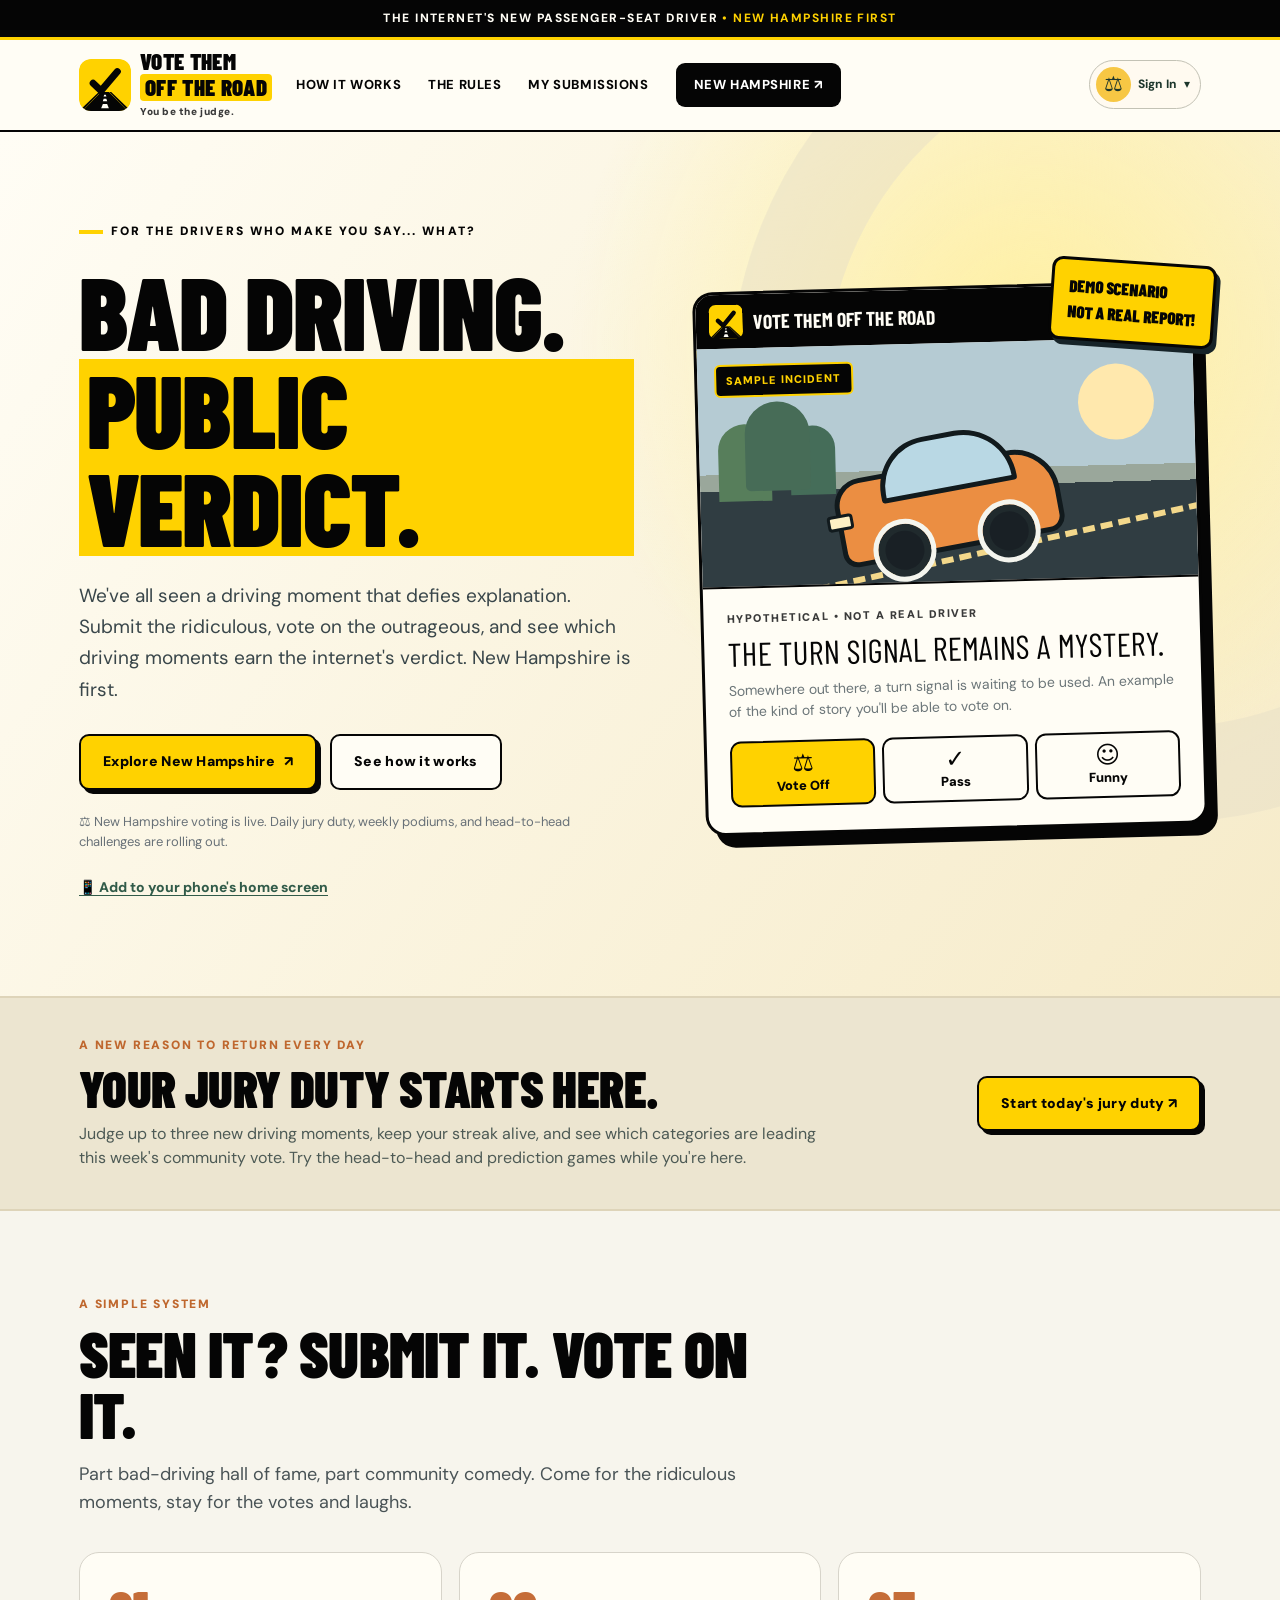
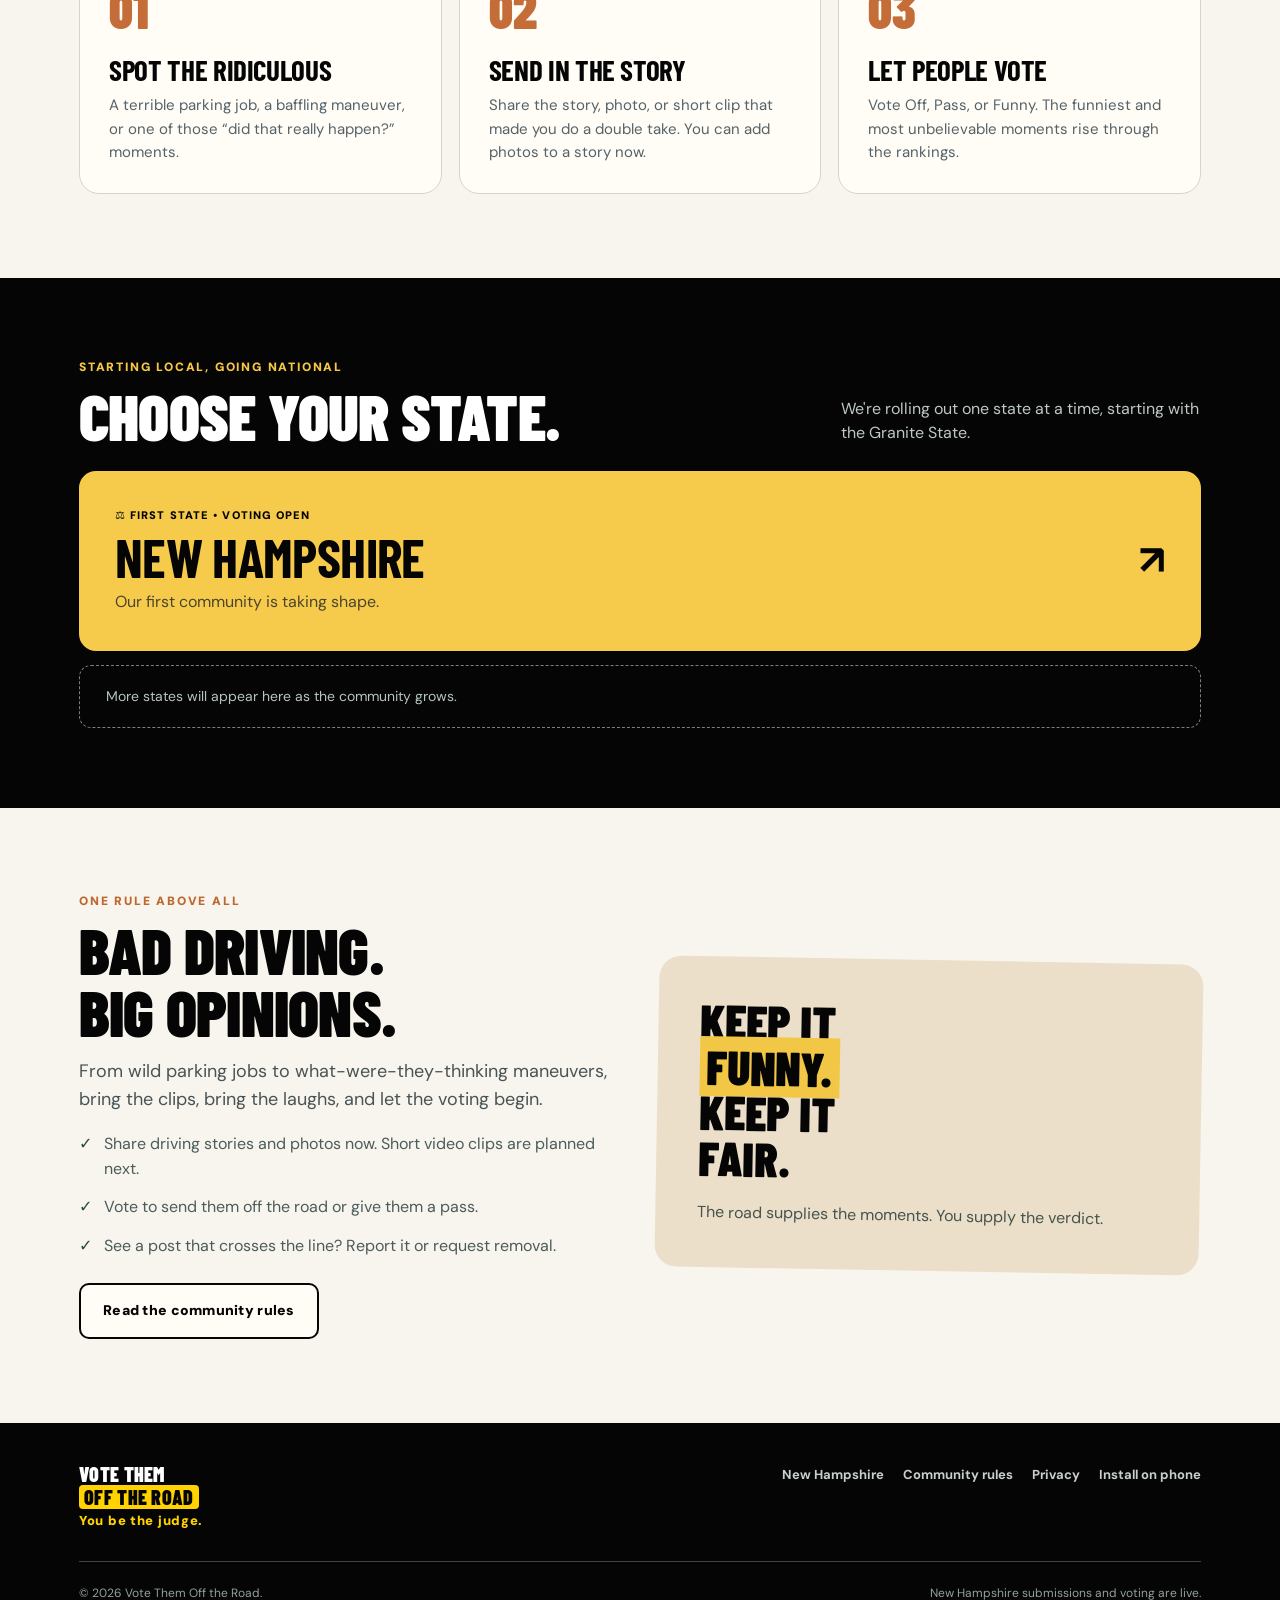
==== commit bc95fcef: "Show persistent member menu and refreshed profile styles on public pages" ====
--- a/index.html
+++ b/index.html
@@ -4,7 +4,10 @@
 <title>Vote Them Off the Road | Let the internet decide.</title>
 <meta name="description" content="A community-powered place for ridiculous driving moments. Share the moment, cast a vote, and let the community decide. Starting in New Hampshire.">
 <meta name="theme-color" content="#FFD200"><meta property="og:type" content="website"><meta property="og:title" content="Vote Them Off the Road"><meta property="og:description" content="Seen some wild driving? Let the internet decide. Launching first in New Hampshire."><meta property="og:url" content="https://votethemofftheroad.com/"><link rel="canonical" href="https://votethemofftheroad.com/">
-<link rel="icon" href="/assets/favicon.svg?v=brand-20261110" type="image/svg+xml"><link rel="apple-touch-icon" href="/assets/app-192.png?v=brand-20261110"><link rel="manifest" href="/manifest.webmanifest"><link rel="stylesheet" href="/assets/styles.css?v=brand-20261110">
+<link rel="icon" href="/assets/favicon.svg?v=brand-20261110" type="image/svg+xml"><link rel="apple-touch-icon" href="/assets/app-192.png?v=brand-20261110"><link rel="manifest" href="/manifest.webmanifest"><link rel="stylesheet" href="/assets/styles.css?v=20261110-member-profile">
+
+<meta property="og:image" content="https://votethemofftheroad.com/assets/brand/social-default.png"><meta property="og:image:width" content="1200"><meta property="og:image:height" content="630"><meta property="og:image:alt" content="Vote Them Off the Road sample incident card showing Vote Off, Pass, and Funny choices">
+<meta name="twitter:card" content="summary_large_image"><meta name="twitter:image" content="https://votethemofftheroad.com/assets/brand/social-default.png">
 </head><body>
 <a class="skip" href="#main">Skip to content</a><div class="announcement">THE INTERNET'S NEW PASSENGER-SEAT DRIVER <strong>• NEW HAMPSHIRE FIRST</strong></div>
 <header><div class="container header-inner"><a href="/" aria-label="Vote Them Off the Road home" class="brand"><span class="brand-mark" aria-hidden="true"><img src="/assets/brand/mark.svg" alt="" width="52" height="52" loading="eager"></span><span class="brand-words"><span class="brand-line">Vote Them</span><span class="brand-line brand-banner">Off the Road</span><small>You be the judge.</small></span></a><nav class="nav" aria-label="Main navigation"><a href="#how">How it works</a><a href="/guidelines/">The rules</a><a href="/nh/my-submissions/">My submissions</a><a class="nav-cta" href="/nh/">New Hampshire ↗</a></nav></div></header>
@@ -12,5 +15,5 @@
 <section class="daily-invite" aria-labelledby="daily-invite-title"><div class="container daily-invite-inner"><div><div class="section-kicker">A new reason to return every day</div><h2 id="daily-invite-title">Your jury duty starts here.</h2><p>Judge up to three new driving moments, keep your streak alive, and see which categories are leading this week's community vote. Try the head-to-head and prediction games while you're here.</p></div><a class="btn btn-primary" href="/nh/#incidents">Start today's jury duty ↗</a></div></section><section id="how" class="section"><div class="container"><div class="section-head"><div class="section-kicker">A simple system</div><h2>Seen it? Submit it. Vote on it.</h2><p>Part bad-driving hall of fame, part community comedy. Come for the ridiculous moments, stay for the votes and laughs.</p></div><div class="steps"><article class="step"><div class="step-number">01</div><h3>Spot the ridiculous</h3><p>A terrible parking job, a baffling maneuver, or one of those “did that really happen?” moments.</p></article><article class="step"><div class="step-number">02</div><h3>Send in the story</h3><p>Share the story, photo, or short clip that made you do a double take. You can add photos to a story now.</p></article><article class="step"><div class="step-number">03</div><h3>Let people vote</h3><p>Vote Off, Pass, or Funny. The funniest and most unbelievable moments rise through the rankings.</p></article></div></div></section>
 <section class="region" id="states"><div class="container"><div class="region-head"><div><div class="section-kicker" style="color:#f7c744">Starting local, going national</div><h2>Choose your state.</h2></div><p>We're rolling out one state at a time, starting with the Granite State.</p></div><a class="region-card" href="/nh/"><div><div class="region-tag">⚖ First state • Voting open</div><h3>New Hampshire</h3><p>Our first community is taking shape.</p></div><div class="region-arrow" aria-hidden="true">↗</div></a><div class="future">More states will appear here as the community grows.</div></div></section>
 <section class="section"><div class="container promise-grid"><div><div class="section-kicker">One rule above all</div><h2>Bad driving.<br>Big opinions.</h2><p style="color:var(--muted);font-size:18px">From wild parking jobs to what-were-they-thinking maneuvers, bring the clips, bring the laughs, and let the voting begin.</p><ul class="checklist"><li>Share driving stories and photos now. Short video clips are planned next.</li><li>Vote to send them off the road or give them a pass.</li><li>See a post that crosses the line? Report it or request removal.</li></ul><a class="btn btn-secondary" style="margin-top:24px" href="/guidelines/">Read the community rules</a></div><div class="promise-card"><div class="stamp">KEEP IT<br><span>FUNNY.</span><br>KEEP IT<br>FAIR.</div><p>The road supplies the moments. You supply the verdict.</p></div></div></section></main>
-<footer class="footer"><div class="container"><div class="footer-top"><a href="/" class="brand"><span class="brand-words"><span class="brand-line">Vote Them</span><span class="brand-line brand-banner">Off the Road</span><small>You be the judge.</small></span></a><nav class="footer-links" aria-label="Footer navigation"><a href="/nh/">New Hampshire</a><a href="/guidelines/">Community rules</a><a href="/privacy/">Privacy</a><a href="/install/">Install on phone</a></nav></div><div class="footer-bottom"><span>© <span id="year">2026</span> Vote Them Off the Road.</span><span>New Hampshire submissions and voting are live.</span></div></div></footer><script src="/assets/site.js?v=20261110-pwa" defer></script>
+<footer class="footer"><div class="container"><div class="footer-top"><a href="/" class="brand"><span class="brand-words"><span class="brand-line">Vote Them</span><span class="brand-line brand-banner">Off the Road</span><small>You be the judge.</small></span></a><nav class="footer-links" aria-label="Footer navigation"><a href="/nh/">New Hampshire</a><a href="/guidelines/">Community rules</a><a href="/privacy/">Privacy</a><a href="/install/">Install on phone</a></nav></div><div class="footer-bottom"><span>© <span id="year">2026</span> Vote Them Off the Road.</span><span>New Hampshire submissions and voting are live.</span></div></div></footer><script src="/assets/site.js?v=20261110-member-profile" defer></script>
 </body></html>
--- a/assets/styles.css
+++ b/assets/styles.css
@@ -58,3 +58,24 @@
  .sample-card-brand{font-size:17px}
  .sample-card-brand small{font-size:8px}
 }
+
+/* Header juror avatar menu; never hides in the compact mobile navigation. */
+.header-inner .member-menu{position:relative;flex:0 0 auto;margin-left:auto;z-index:30}
+.member-menu-trigger{display:flex;align-items:center;gap:7px;padding:6px 10px 6px 6px;border:1.5px solid #c3c2b5;border-radius:999px;background:#fffaf0;font:800 12px/1.1 'DM Sans',system-ui,sans-serif;cursor:pointer;color:#1d362c;max-width:160px}
+.member-menu-trigger:focus-visible{outline:3px solid #377bdb}
+.member-menu-face{width:35px;height:35px;display:flex;align-items:center;justify-content:center;background:#f7c744;border-radius:50%;font-size:21px;overflow:hidden;flex:0 0 auto}
+.member-menu-face img{width:100%;height:100%;object-fit:cover;display:block}
+.member-menu-caption{max-width:92px;overflow:hidden;text-overflow:ellipsis;white-space:nowrap}
+.member-menu-panel{position:absolute;right:0;top:calc(100% + 8px);width:min(290px,calc(100vw - 28px));padding:9px;background:#fffefa;border:1.5px solid #c9c5b8;border-radius:14px;box-shadow:0 15px 38px #1e302a24;display:flex;flex-direction:column;gap:3px}
+.member-menu-panel[hidden]{display:none!important}
+.member-menu-panel a,.member-menu-signout{display:block;width:100%;border:0;border-radius:8px;background:transparent;text-align:left;text-decoration:none;font:750 14px/1.4 'DM Sans',system-ui,sans-serif;padding:12px;color:#24392e;cursor:pointer}
+.member-menu-panel a:hover,.member-menu-signout:hover{background:#eee9d9}
+.member-menu-panel .member-menu-signout{color:#8b2e25;border-top:1px solid #e7dfd2;border-radius:0}
+.member-menu-email{font-size:12px;color:#53625a;padding:5px 12px 10px;margin:0;overflow-wrap:anywhere}
+@media(max-width:650px){
+ .header-inner .member-menu{margin-left:auto}
+ .member-menu-trigger{padding:5px;border-radius:50%;gap:0}
+ .member-menu-caption,.member-menu-trigger>span:last-child{display:none}
+ .member-menu-face{width:34px;height:34px}
+ .header-inner{gap:8px}
+}
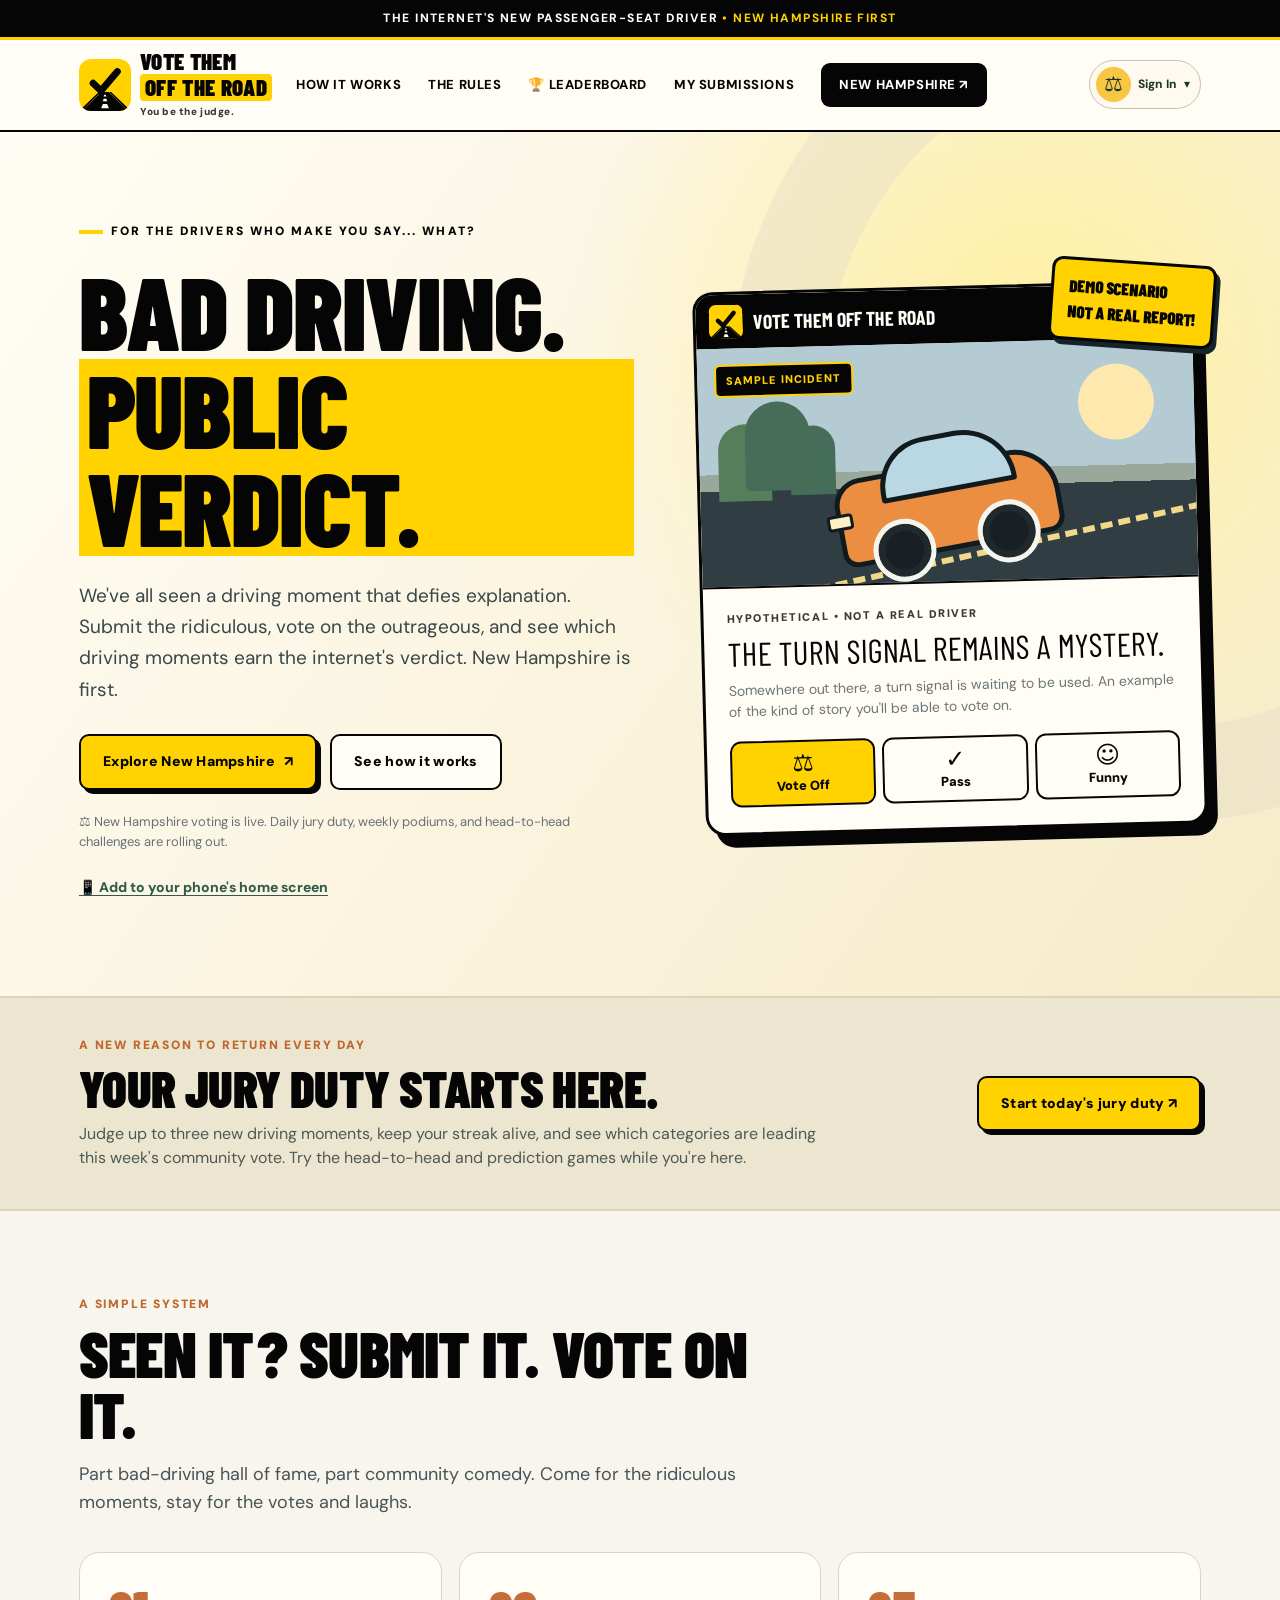
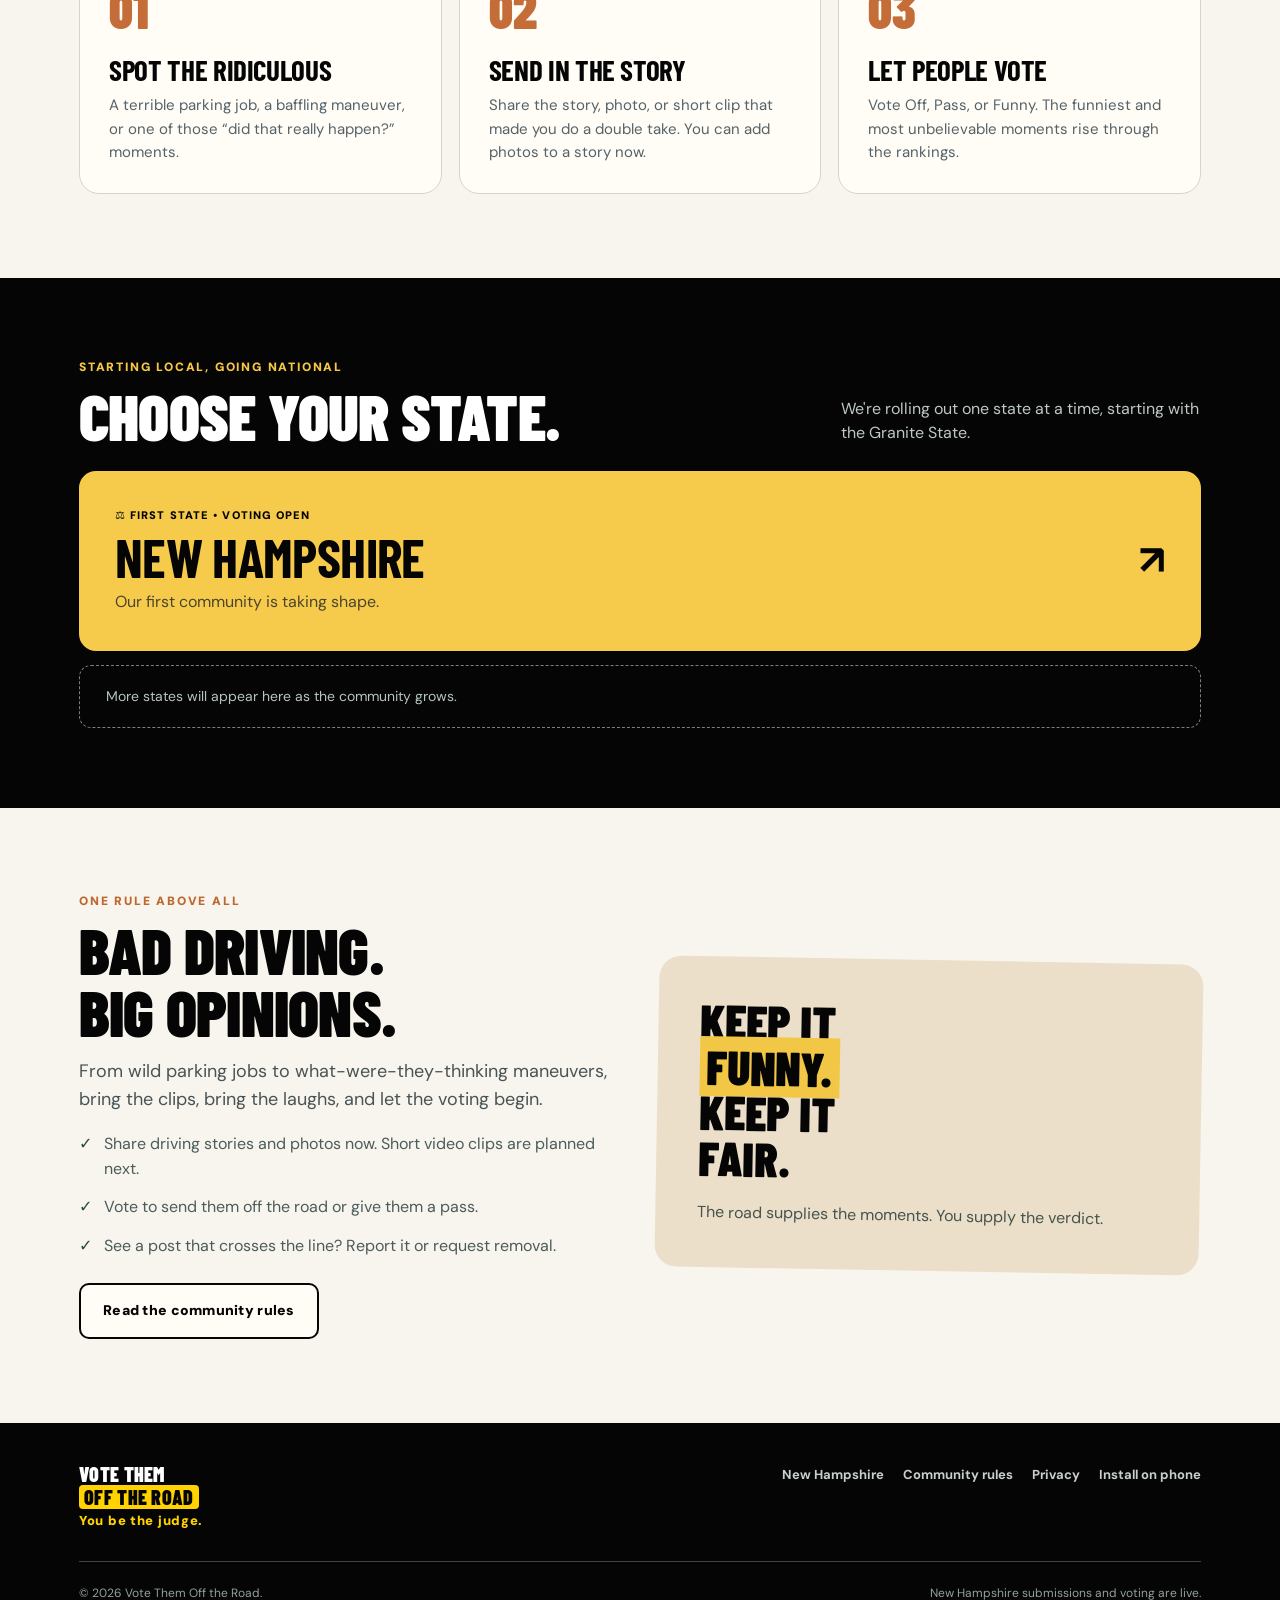
==== commit 8507996c: "Link public juror leaderboard from voting site and account navigation" ====
--- a/index.html
+++ b/index.html
@@ -10,10 +10,10 @@
 <meta name="twitter:card" content="summary_large_image"><meta name="twitter:image" content="https://votethemofftheroad.com/assets/brand/social-default.png">
 </head><body>
 <a class="skip" href="#main">Skip to content</a><div class="announcement">THE INTERNET'S NEW PASSENGER-SEAT DRIVER <strong>• NEW HAMPSHIRE FIRST</strong></div>
-<header><div class="container header-inner"><a href="/" aria-label="Vote Them Off the Road home" class="brand"><span class="brand-mark" aria-hidden="true"><img src="/assets/brand/mark.svg" alt="" width="52" height="52" loading="eager"></span><span class="brand-words"><span class="brand-line">Vote Them</span><span class="brand-line brand-banner">Off the Road</span><small>You be the judge.</small></span></a><nav class="nav" aria-label="Main navigation"><a href="#how">How it works</a><a href="/guidelines/">The rules</a><a href="/nh/my-submissions/">My submissions</a><a class="nav-cta" href="/nh/">New Hampshire ↗</a></nav></div></header>
+<header><div class="container header-inner"><a href="/" aria-label="Vote Them Off the Road home" class="brand"><span class="brand-mark" aria-hidden="true"><img src="/assets/brand/mark.svg" alt="" width="52" height="52" loading="eager"></span><span class="brand-words"><span class="brand-line">Vote Them</span><span class="brand-line brand-banner">Off the Road</span><small>You be the judge.</small></span></a><nav class="nav" aria-label="Main navigation"><a href="#how">How it works</a><a href="/guidelines/">The rules</a><a href="/nh/leaderboard/">🏆 Leaderboard</a><a href="/nh/my-submissions/">My submissions</a><a class="nav-cta" href="/nh/">New Hampshire ↗</a></nav></div></header>
 <main id="main"><section class="hero"><div class="container hero-layout"><div><div class="eyebrow">For the drivers who make you say... WHAT?</div><h1>Bad driving.<br><em>Public verdict.</em></h1><p class="lede">We've all seen a driving moment that defies explanation. Submit the ridiculous, vote on the outrageous, and see which driving moments earn the internet's verdict. New Hampshire is first.</p><div class="actions"><a class="btn btn-primary" href="/nh/">Explore New Hampshire <span aria-hidden="true">↗</span></a><a class="btn btn-secondary" href="#how">See how it works</a><button id="vtor-install-app" type="button" class="btn btn-secondary" hidden>Install app</button></div><p class="micro">⚖ New Hampshire voting is live. Daily jury duty, weekly podiums, and head-to-head challenges are rolling out.</p><a class="home-install-link" href="/install/">📱 Add to your phone's home screen</a></div><div class="hero-visual"><span class="visual-note">Demo scenario<br>not a real report!</span><div class="sample-card"><div class="sample-card-brand"><img src="/assets/brand/mark.svg" alt="" width="34" height="34"><strong>Vote Them Off the Road</strong><small>You be the judge.</small></div><div class="scene" role="img" aria-label="Stylized cartoon of a car on a road"><div class="sun"></div><div class="tree"></div><div class="scene-label">SAMPLE INCIDENT</div><div class="car"><div class="wheel one"></div><div class="wheel two"></div></div></div><div class="sample-body"><div class="sample-meta">Hypothetical • Not a real driver</div><div class="sample-title">The turn signal remains a mystery.</div><p class="sample-description">Somewhere out there, a turn signal is waiting to be used. An example of the kind of story you'll be able to vote on.</p><div class="mock-vote" aria-label="Illustration of the community voting choices."><span><b aria-hidden="true">⚖</b>Vote Off</span><span><b aria-hidden="true">✓</b>Pass</span><span><b aria-hidden="true">☺</b>Funny</span></div></div></div></div></div></section>
 <section class="daily-invite" aria-labelledby="daily-invite-title"><div class="container daily-invite-inner"><div><div class="section-kicker">A new reason to return every day</div><h2 id="daily-invite-title">Your jury duty starts here.</h2><p>Judge up to three new driving moments, keep your streak alive, and see which categories are leading this week's community vote. Try the head-to-head and prediction games while you're here.</p></div><a class="btn btn-primary" href="/nh/#incidents">Start today's jury duty ↗</a></div></section><section id="how" class="section"><div class="container"><div class="section-head"><div class="section-kicker">A simple system</div><h2>Seen it? Submit it. Vote on it.</h2><p>Part bad-driving hall of fame, part community comedy. Come for the ridiculous moments, stay for the votes and laughs.</p></div><div class="steps"><article class="step"><div class="step-number">01</div><h3>Spot the ridiculous</h3><p>A terrible parking job, a baffling maneuver, or one of those “did that really happen?” moments.</p></article><article class="step"><div class="step-number">02</div><h3>Send in the story</h3><p>Share the story, photo, or short clip that made you do a double take. You can add photos to a story now.</p></article><article class="step"><div class="step-number">03</div><h3>Let people vote</h3><p>Vote Off, Pass, or Funny. The funniest and most unbelievable moments rise through the rankings.</p></article></div></div></section>
 <section class="region" id="states"><div class="container"><div class="region-head"><div><div class="section-kicker" style="color:#f7c744">Starting local, going national</div><h2>Choose your state.</h2></div><p>We're rolling out one state at a time, starting with the Granite State.</p></div><a class="region-card" href="/nh/"><div><div class="region-tag">⚖ First state • Voting open</div><h3>New Hampshire</h3><p>Our first community is taking shape.</p></div><div class="region-arrow" aria-hidden="true">↗</div></a><div class="future">More states will appear here as the community grows.</div></div></section>
 <section class="section"><div class="container promise-grid"><div><div class="section-kicker">One rule above all</div><h2>Bad driving.<br>Big opinions.</h2><p style="color:var(--muted);font-size:18px">From wild parking jobs to what-were-they-thinking maneuvers, bring the clips, bring the laughs, and let the voting begin.</p><ul class="checklist"><li>Share driving stories and photos now. Short video clips are planned next.</li><li>Vote to send them off the road or give them a pass.</li><li>See a post that crosses the line? Report it or request removal.</li></ul><a class="btn btn-secondary" style="margin-top:24px" href="/guidelines/">Read the community rules</a></div><div class="promise-card"><div class="stamp">KEEP IT<br><span>FUNNY.</span><br>KEEP IT<br>FAIR.</div><p>The road supplies the moments. You supply the verdict.</p></div></div></section></main>
-<footer class="footer"><div class="container"><div class="footer-top"><a href="/" class="brand"><span class="brand-words"><span class="brand-line">Vote Them</span><span class="brand-line brand-banner">Off the Road</span><small>You be the judge.</small></span></a><nav class="footer-links" aria-label="Footer navigation"><a href="/nh/">New Hampshire</a><a href="/guidelines/">Community rules</a><a href="/privacy/">Privacy</a><a href="/install/">Install on phone</a></nav></div><div class="footer-bottom"><span>© <span id="year">2026</span> Vote Them Off the Road.</span><span>New Hampshire submissions and voting are live.</span></div></div></footer><script src="/assets/site.js?v=20261110-member-profile" defer></script>
+<footer class="footer"><div class="container"><div class="footer-top"><a href="/" class="brand"><span class="brand-words"><span class="brand-line">Vote Them</span><span class="brand-line brand-banner">Off the Road</span><small>You be the judge.</small></span></a><nav class="footer-links" aria-label="Footer navigation"><a href="/nh/">New Hampshire</a><a href="/guidelines/">Community rules</a><a href="/privacy/">Privacy</a><a href="/install/">Install on phone</a></nav></div><div class="footer-bottom"><span>© <span id="year">2026</span> Vote Them Off the Road.</span><span>New Hampshire submissions and voting are live.</span></div></div></footer><script src="/assets/site.js?v=20261110-profile-editor-fix" defer></script>
 </body></html>
